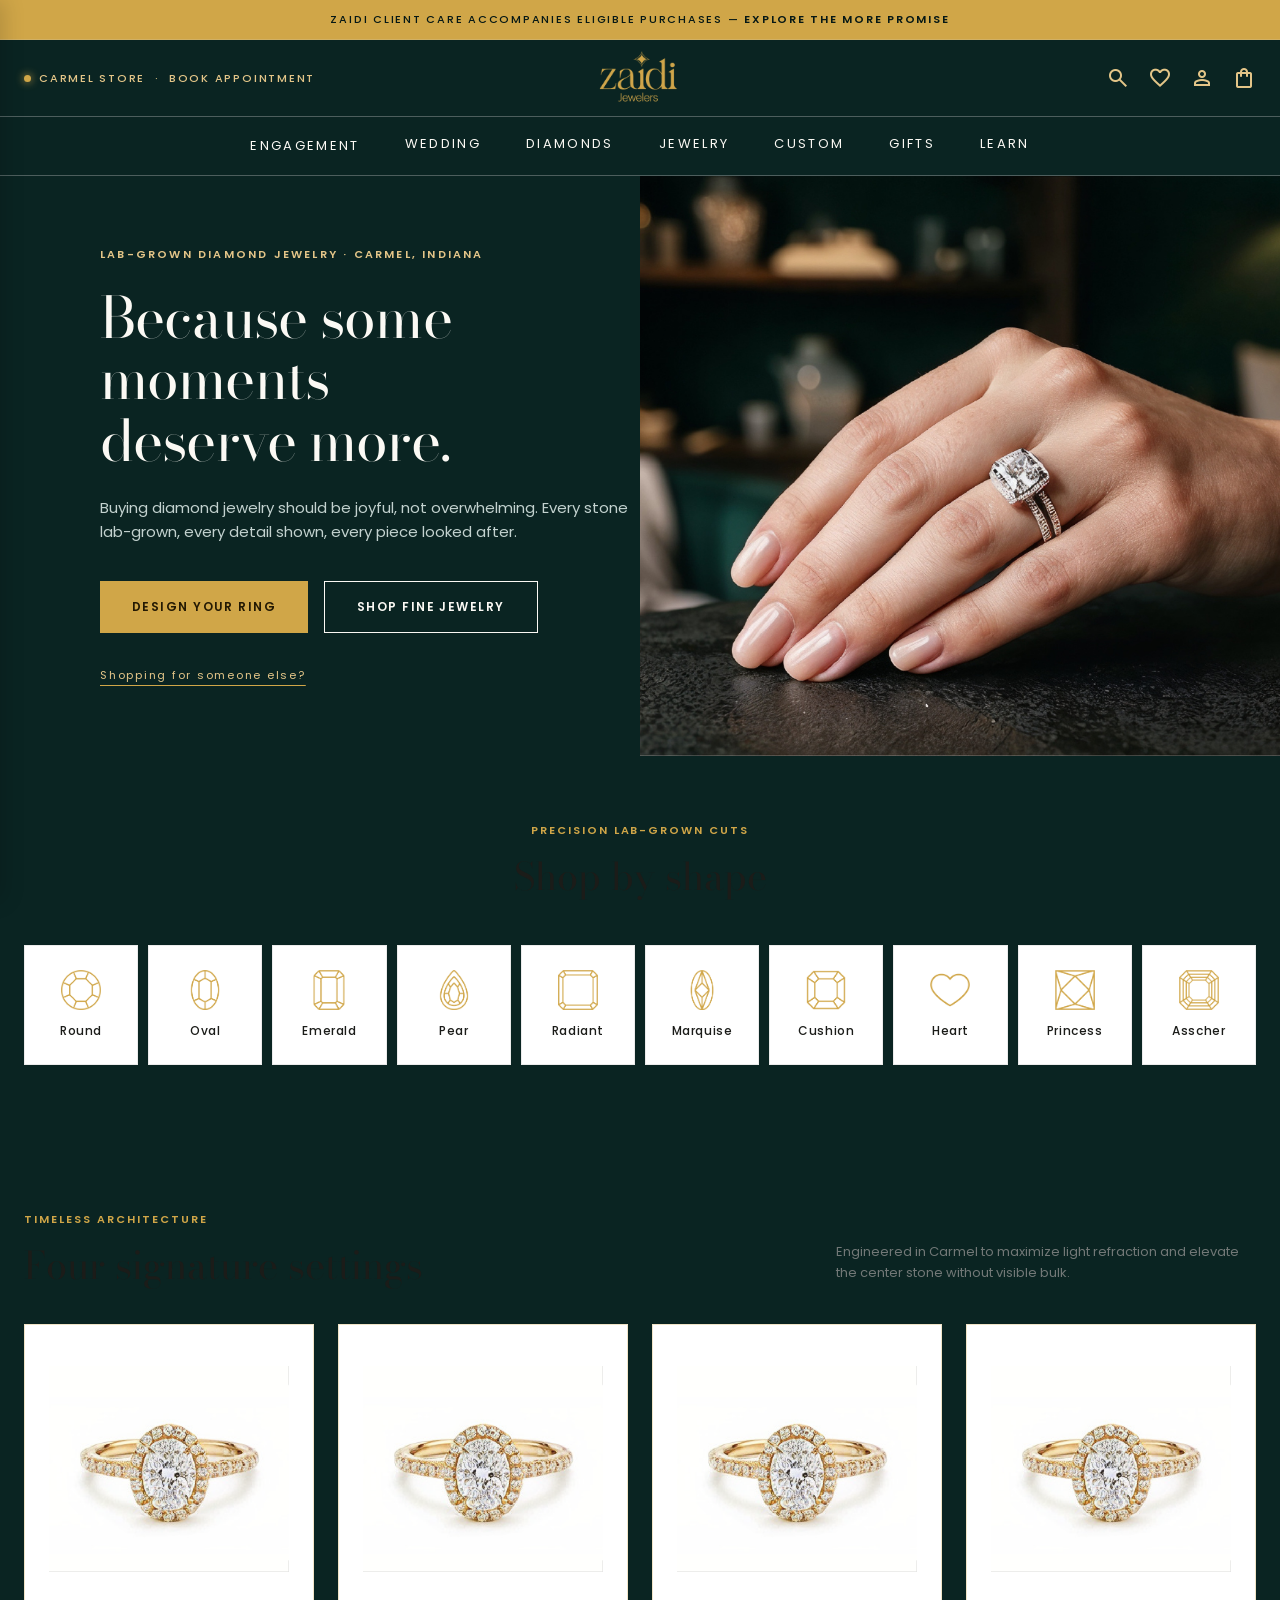
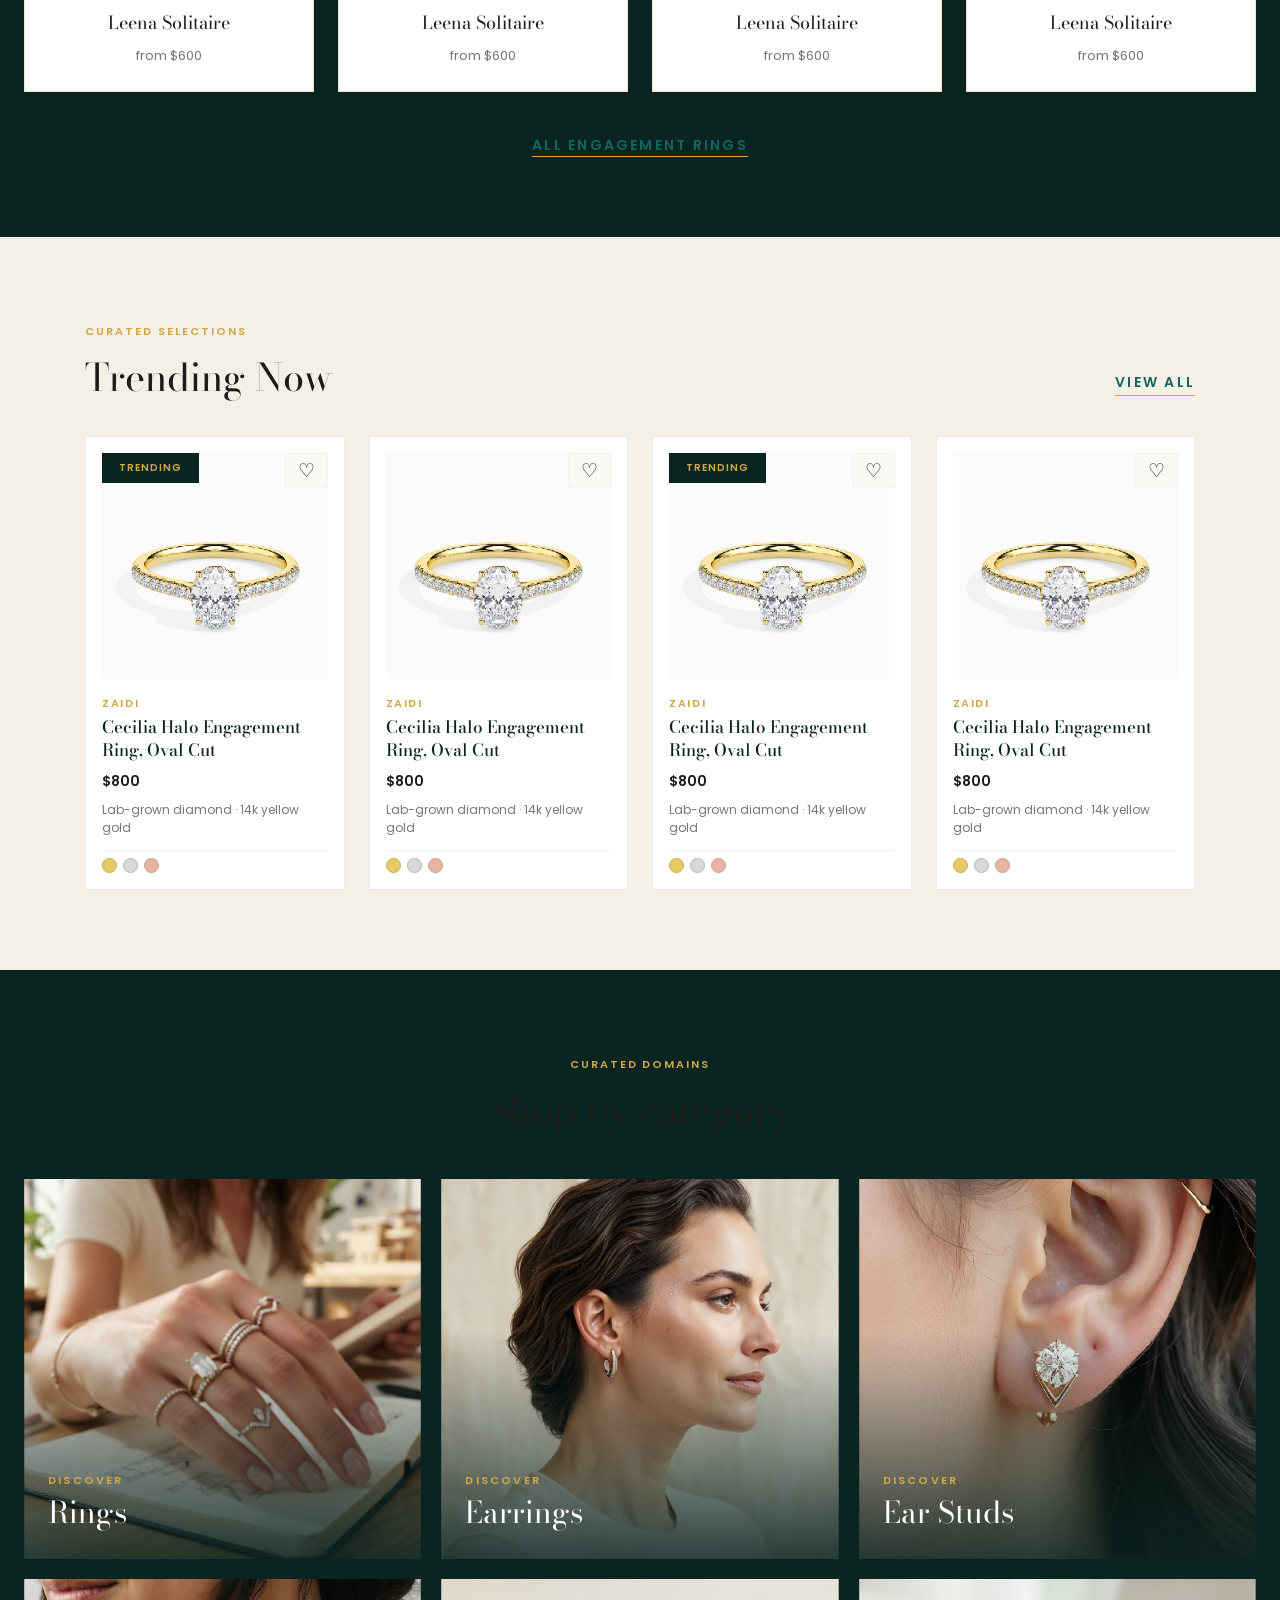
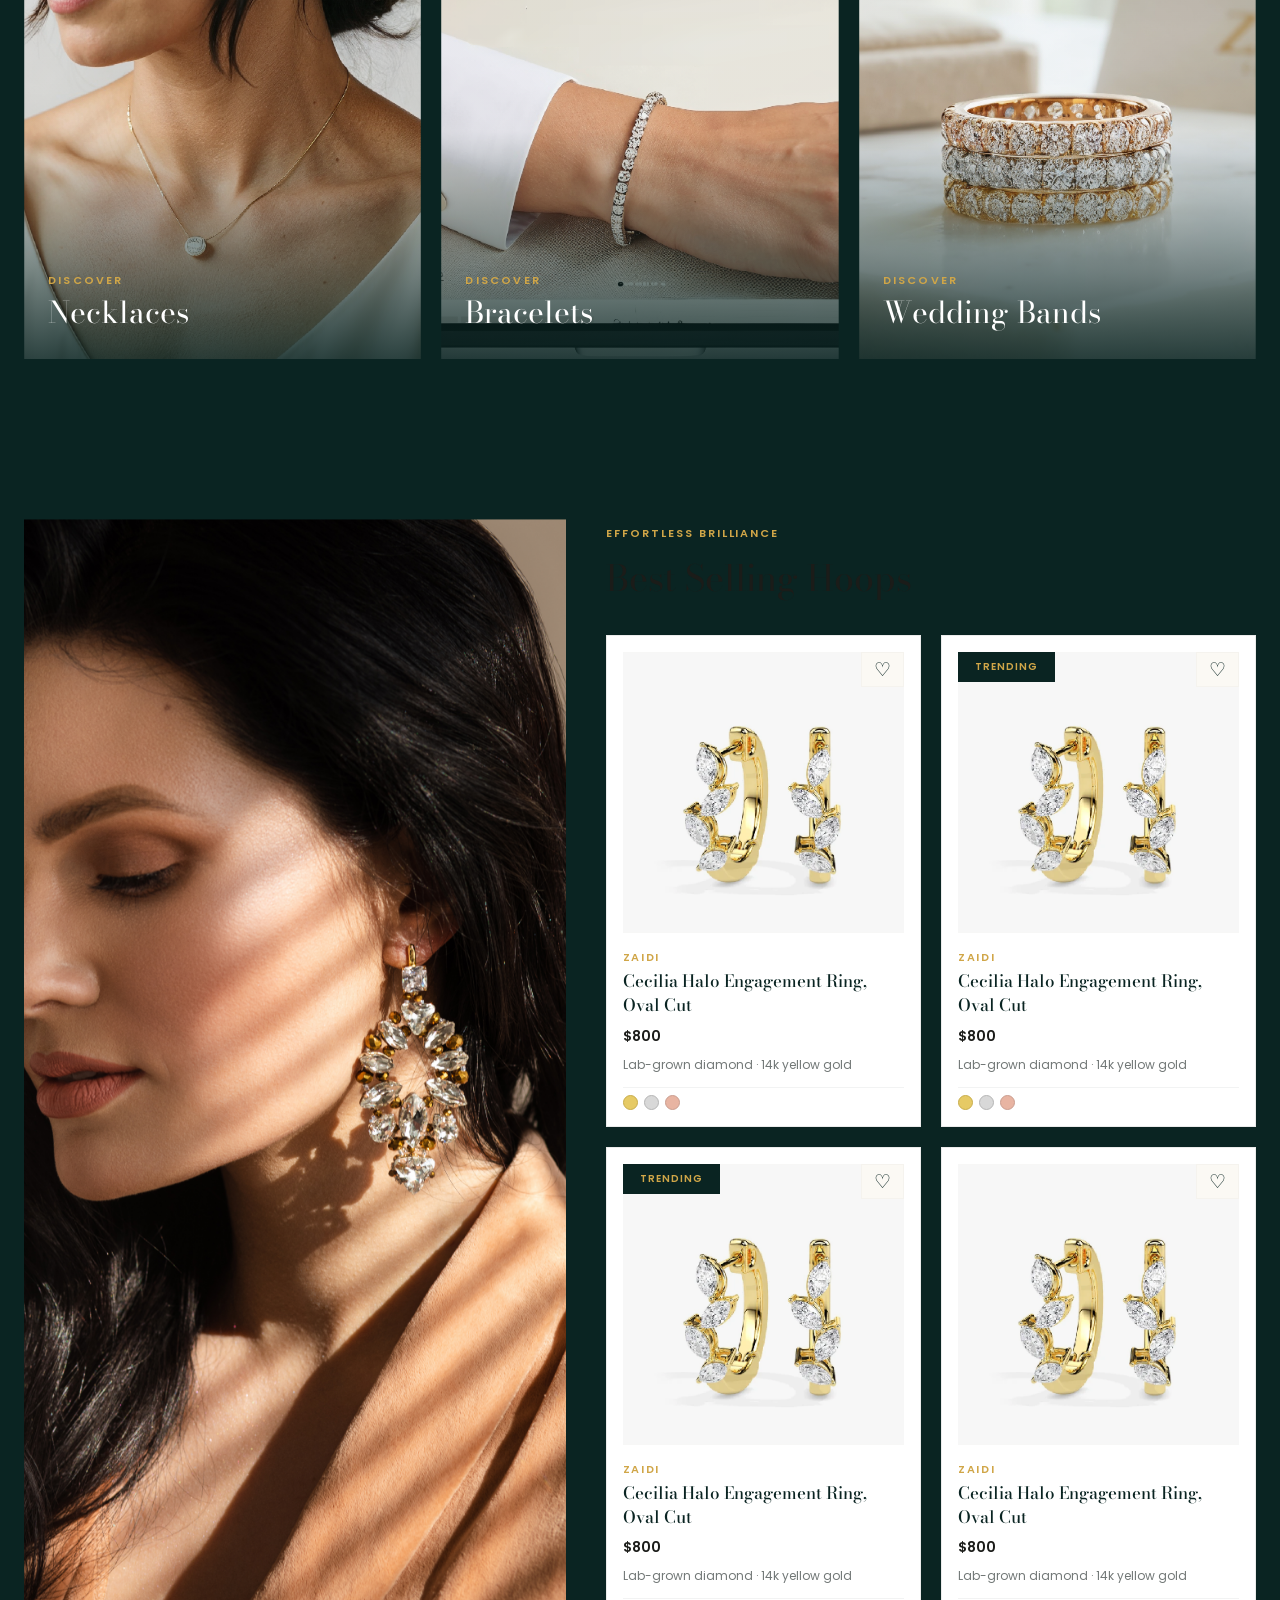
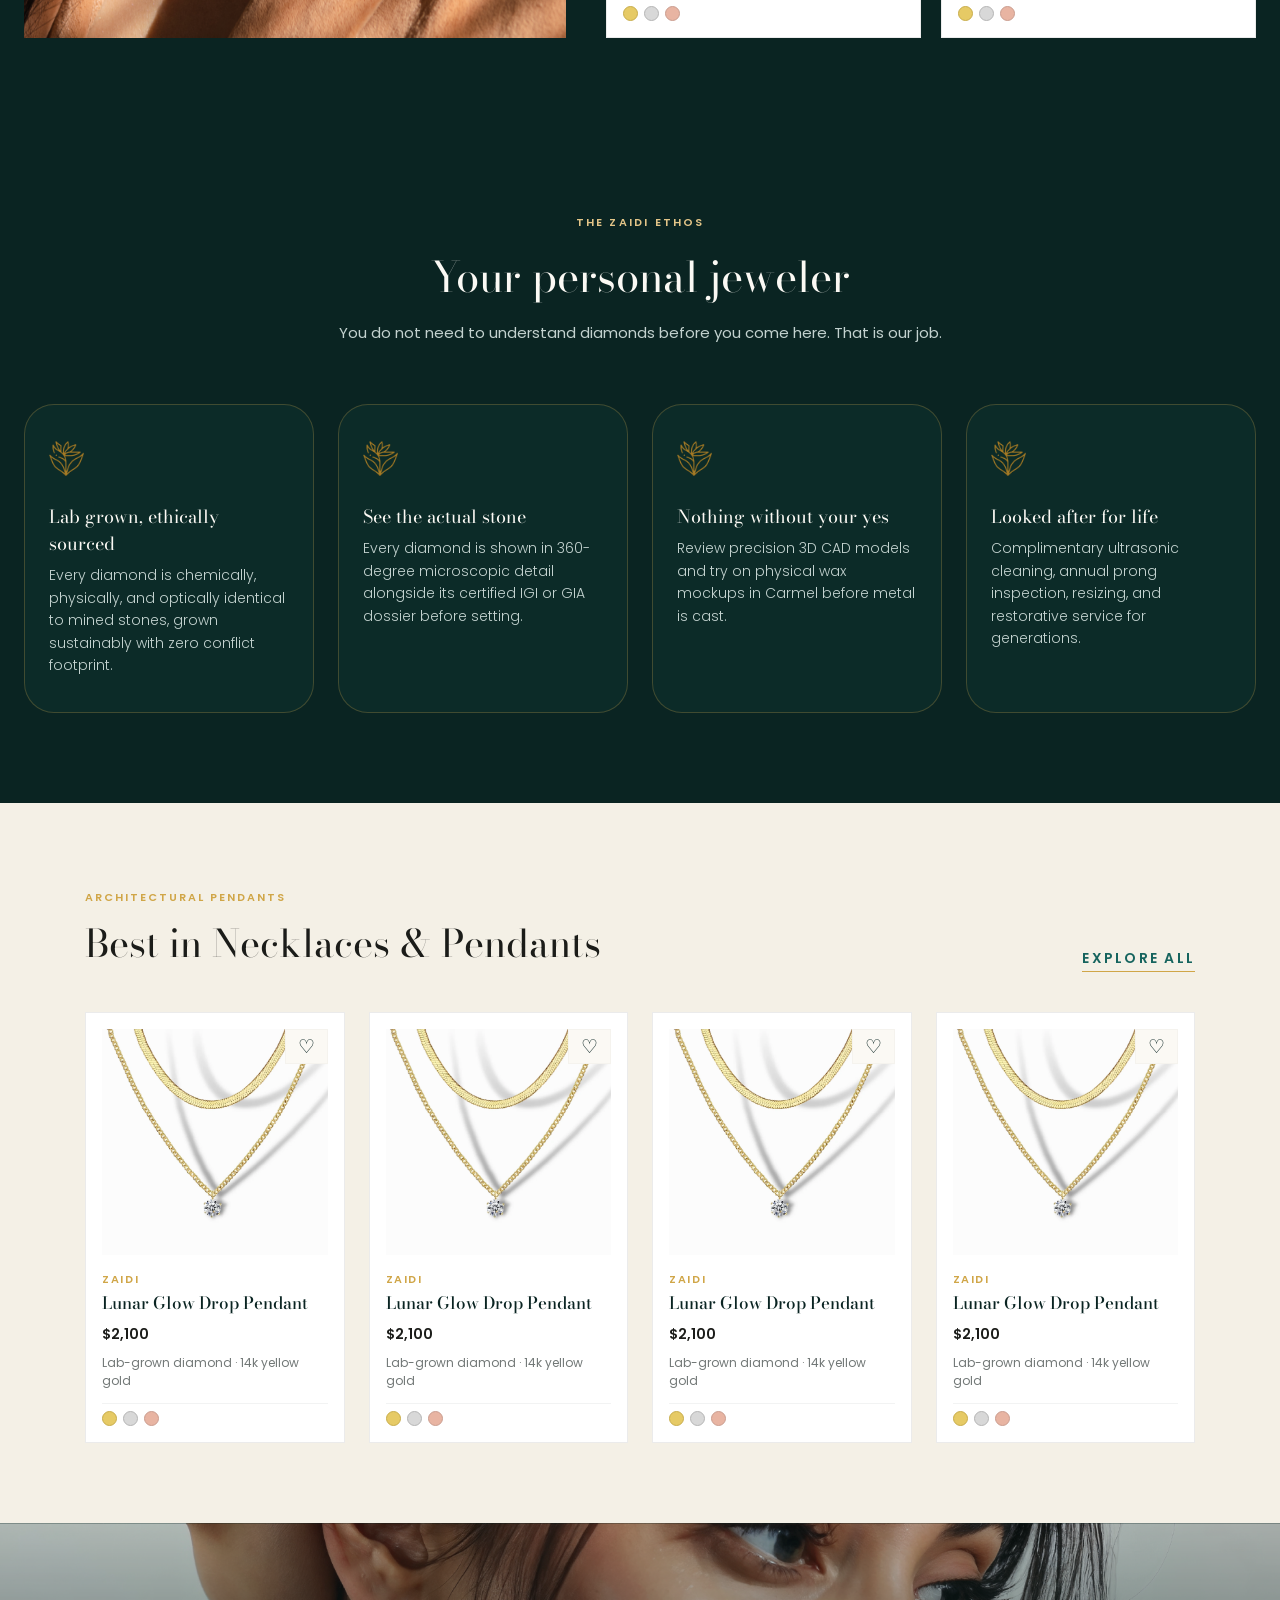
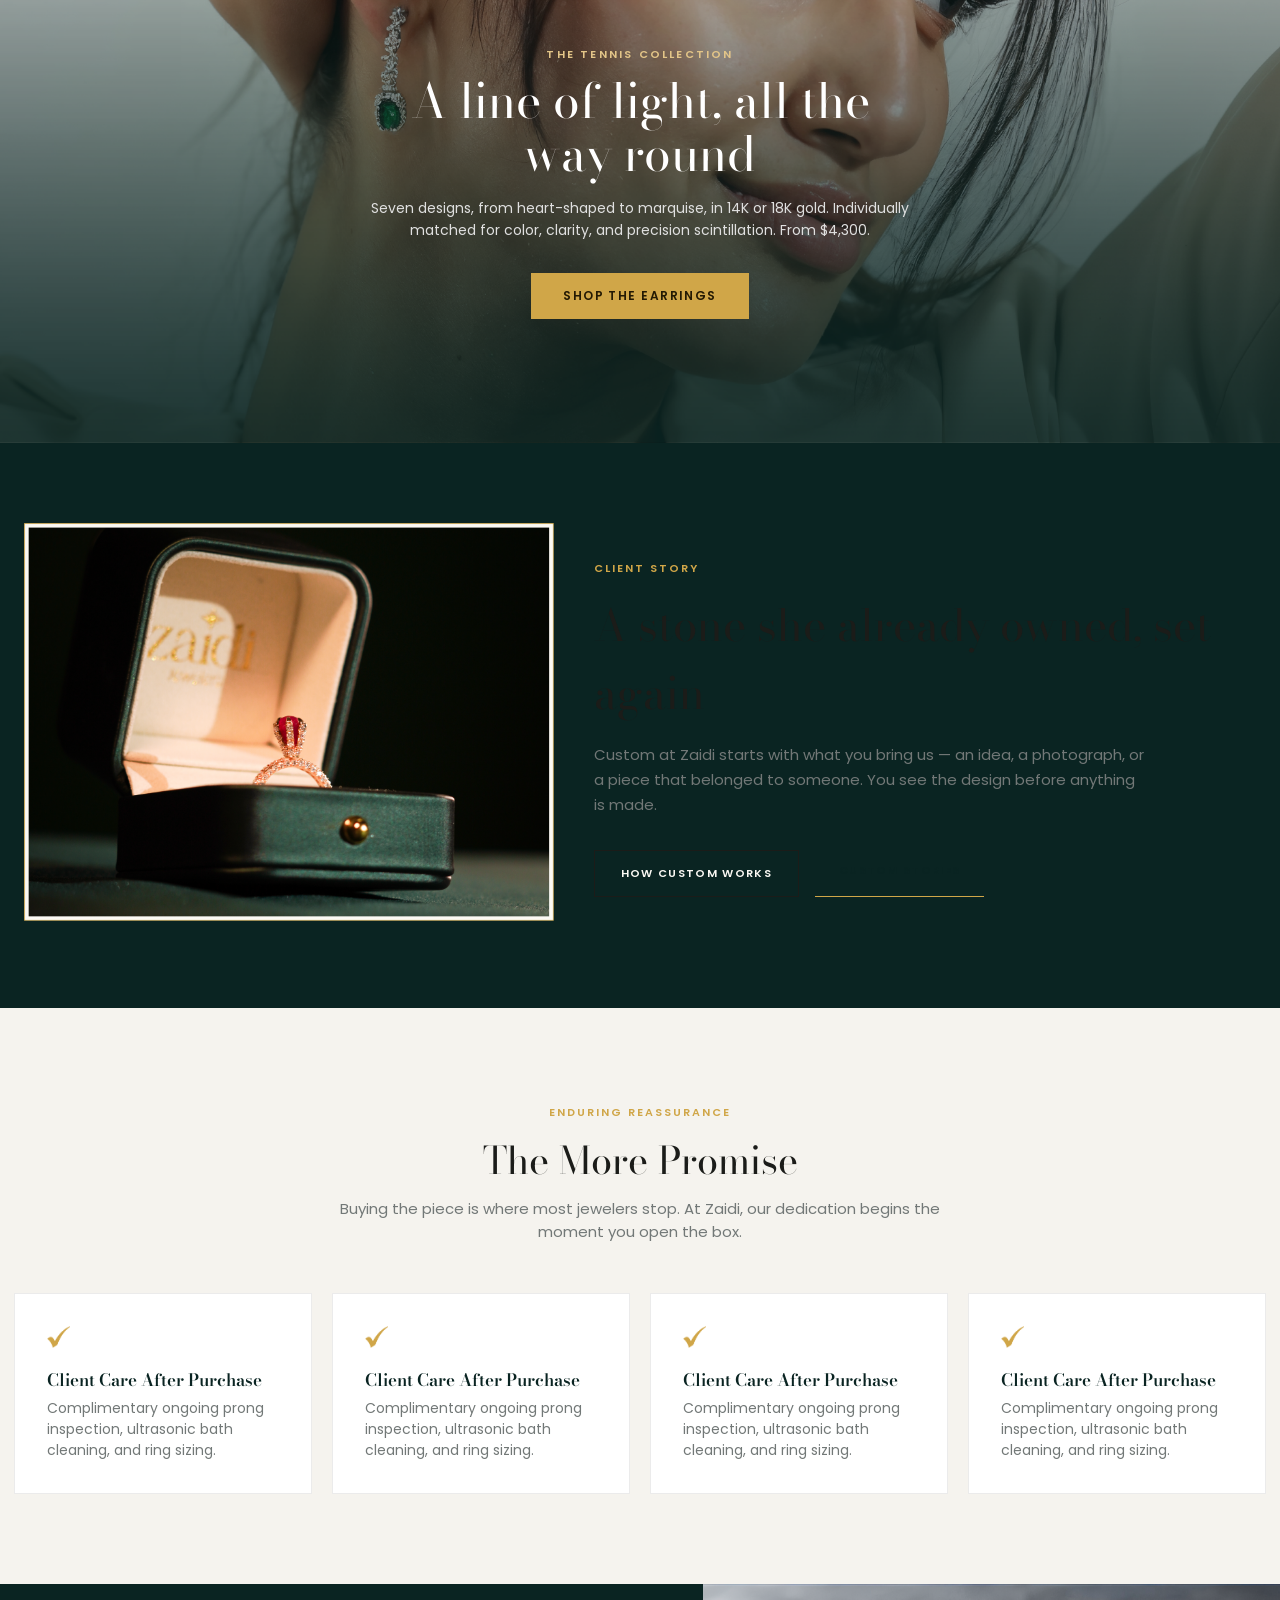
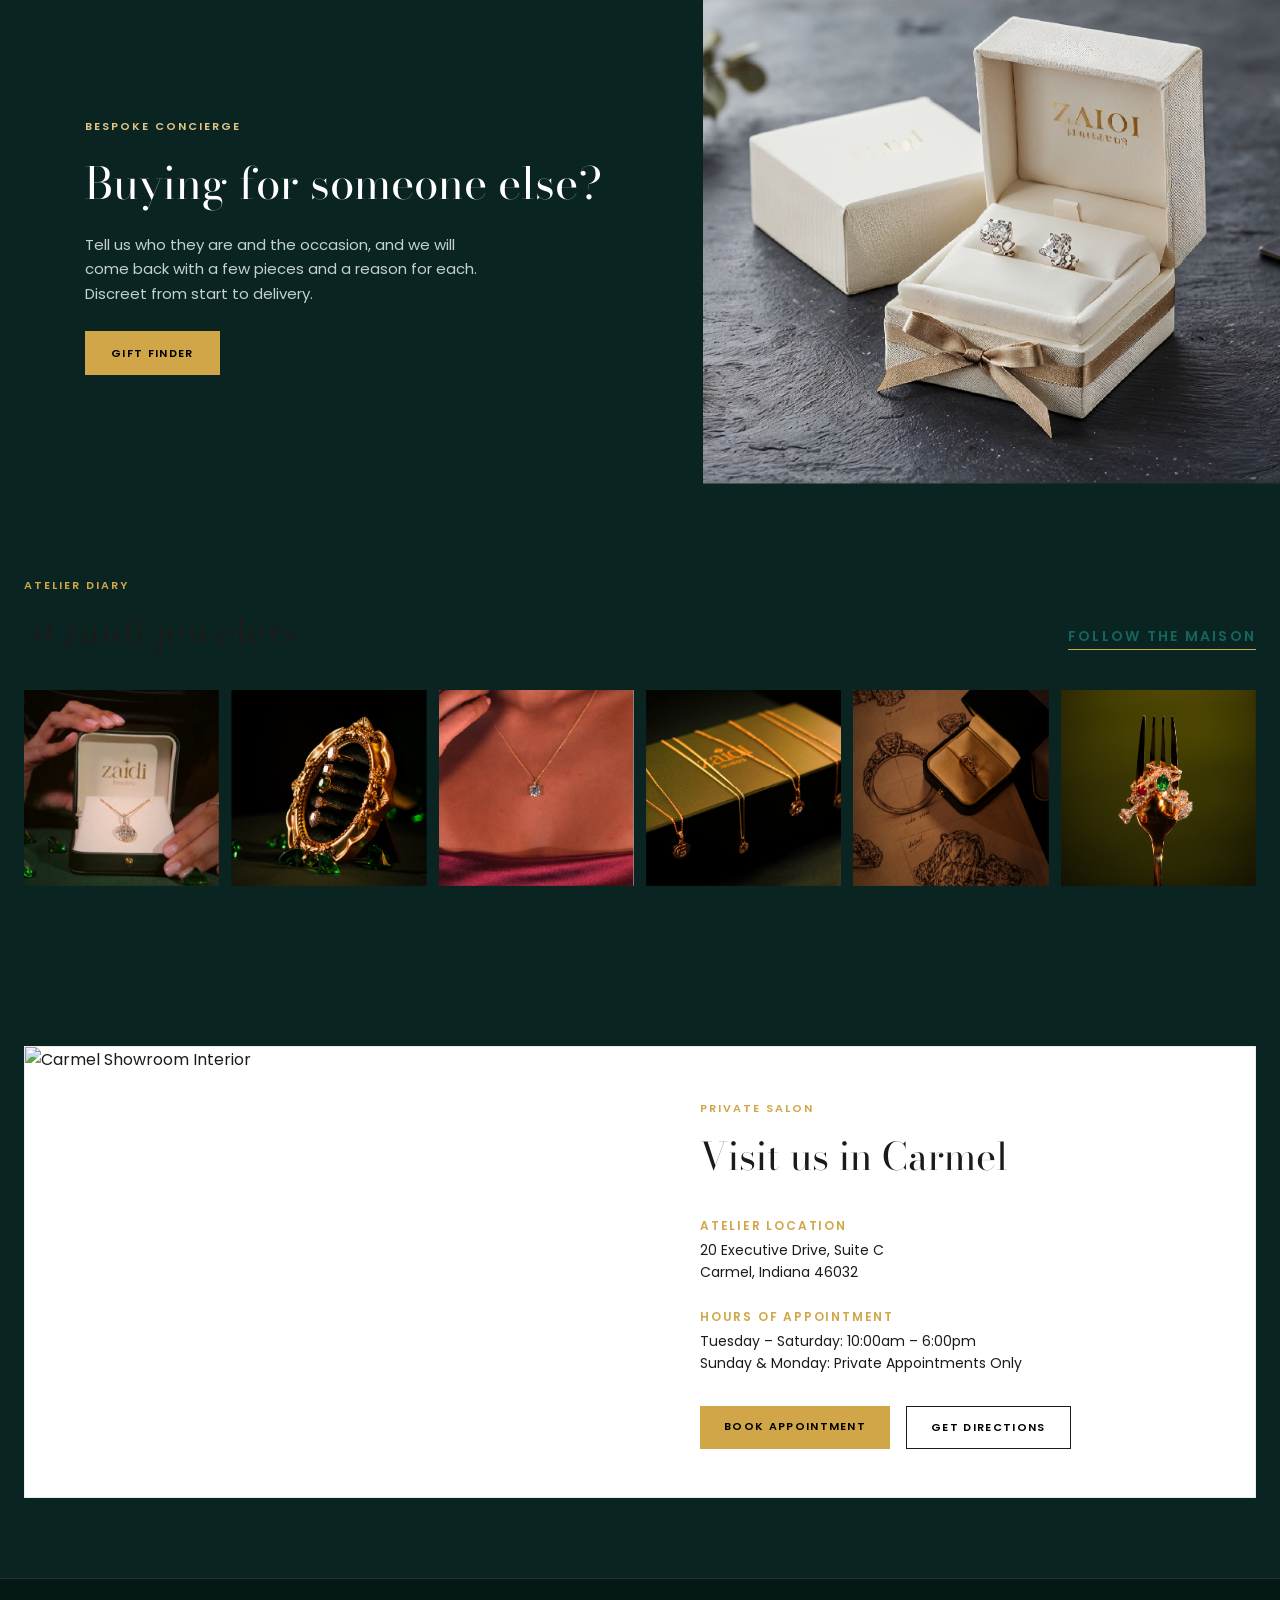
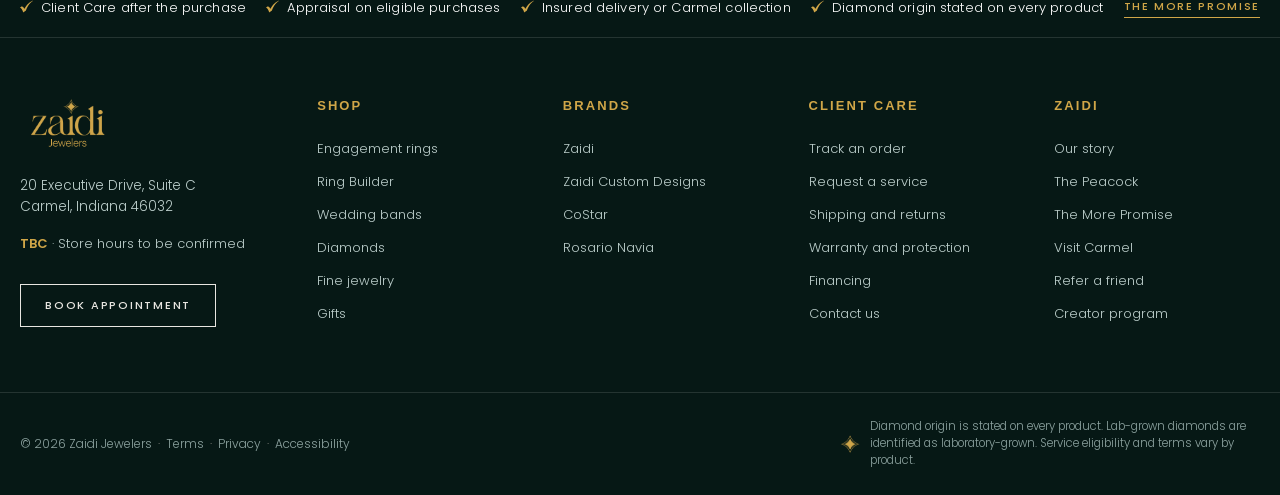
==== index.html @ bf8020af "Add files via upload" ====
<!DOCTYPE html>
<html lang="en">
<head>
  <meta charset="UTF-8" />
  <meta name="viewport" content="width=device-width, initial-scale=1.0" />
  <title>Zaidi Jewelers - Home</title>

  <!-- Google Fonts & Icons -->
  <link rel="preconnect" href="https://fonts.googleapis.com">
  <link rel="preconnect" href="https://fonts.gstatic.com" crossorigin>
  <link href="https://fonts.googleapis.com/css2?family=Bodoni+Moda:ital,opsz,wght@0,6..96,400;0,6..96,500;1,6..96,400&family=Poppins:ital,wght@0,300;0,400;0,500;0,600;1,300;1,400&display=swap" rel="stylesheet">
  <link href="https://fonts.googleapis.com/css2?family=Material+Symbols+Outlined:wght,FILL@100..700,0..1&display=swap" rel="stylesheet"/>

  <!-- Component Stylesheets -->
  <link rel="stylesheet" href="Header/Header.css" />
  <link rel="stylesheet" href="Home Page.css" />
  <link rel="stylesheet" href="Footer/Footer.css" />
</head>
<body>

  <!-- Header Placeholder -->
  <div id="header-placeholder"></div>

  <!-- Main Home Page Sections -->
  <main id="main-content">
    <div id="home-page-placeholder"></div>
  </main>

  <!-- Footer Placeholder -->
  <div id="footer-placeholder"></div>

  <!-- JavaScript Dynamic Component Loader -->
  <script>
    async function loadComponent(elementId, filePath) {
      try {
        const response = await fetch(filePath);
        if (response.ok) {
          const html = await response.text();
          document.getElementById(elementId).innerHTML = html;
        } else {
          console.error(`Error loading ${filePath}: ${response.statusText}`);
        }
      } catch (error) {
        console.error(`Fetch error for ${filePath}:`, error);
      }
    }

    // Helper function to load and execute scripts reliably
    function loadScript(src) {
      return new Promise((resolve, reject) => {
        const script = document.createElement('script');
        script.src = src;
        script.onload = () => resolve();
        script.onerror = () => reject(new Error(`Failed to load script: ${src}`));
        document.body.appendChild(script);
      });
    }

    window.addEventListener('DOMContentLoaded', async () => {
      // 1. Load HTML Components sequentially
      await loadComponent('header-placeholder', 'Header/Header.html');
      await loadComponent('home-page-placeholder', 'Home Page.html');
      await loadComponent('footer-placeholder', 'Footer/Footer.html');

      // 2. Load JS files with CORRECT relative paths
      await loadScript('Header/header.js');
      await loadScript('Home Page.js');
      await loadScript('Footer/Footer.js');
    });
  </script>
</body>
</html>
---- Header/Header.css ----
/* ==========================================================================
   ZAIDI JEWELERS - HEADER & SIDE PANEL STYLES
   ========================================================================== */

/* Color Tokens */
:root {
  --zj-dark-green: #0A2422;
  --zj-darkest-green: #061815;
  --zj-gold: #D0A648;
  --zj-gold-hover: #B08A32;
  --zj-light-gold: #E3C588;
  --zj-ivory: #FBF9F4;
  --zj-white: #FFFFFF;
  --zj-border-color: rgba(211, 204, 187, 0.25);
  
  /* Mega Menu Reference Theme Colors */
  --zj-mega-bg: #F9F8F3;
  --zj-mega-text: #2C2B29;
  --zj-mega-subtext: #8E8A81;
  --zj-mega-border: #E8E5DC;
  --zj-mega-accent-gold: #B68D40;
}

/* Base Adjustments */
* {
  box-sizing: border-box;
  margin: 0;
  padding: 0;
}

body {
  font-family: 'Poppins', sans-serif;
  background-color: var(--zj-ivory);
}

.zj-site-header {
  width: 100%;
  position: sticky;
  top: 0;
  z-index: 1000;
  background-color: var(--zj-dark-green);
}

/* 1. Announcement Bar */
.zj-announcement-bar {
  background-color: var(--zj-gold);
  text-align: center;
  padding: 11px 16px;
  border-bottom: 1px solid var(--zj-border-color);
}

.zj-announcement-link {
  color: var(--zj-darkest-green);
  font-size: 11px;
  font-weight: 500;
  letter-spacing: 0.16em;
  text-transform: uppercase;
  text-decoration: none;
  transition: color 0.3s ease;
}

span.zj-underline-text {
    color: var(--zj-darkest-green);
    font-size: 11px;
    font-weight: 600;
    letter-spacing: 0.16em;
    text-transform: uppercase;
    text-decoration: none;
    transition: color 0.3s ease;
}
.zj-announcement-link a {
    text-decoration: none;
}

span.zj-underline-text:hover {
  color: var(--zj-white);
}

/* 2. Main Top Row Header Container */
.zj-main-header {
  background-color: var(--zj-dark-green);
  padding: 10px 24px;
}

.zj-header-container {
  max-width: 1440px;
  margin: 0 auto;
  display: flex;
  align-items: center;
  justify-content: space-between;
}

/* Left Indicator */
.zj-header-left {
  display: flex;
  align-items: center;
  gap: 8px;
  width: 35%;
}

.zj-pulse-dot {
  width: 7px;
  height: 7px;
  background-color: var(--zj-gold);
  border-radius: 50%;
  box-shadow: 0 0 8px var(--zj-gold);
}

.zj-carmel-link {
  color: var(--zj-light-gold);
  font-size: 11px;
  font-weight: 500;
  letter-spacing: 0.16em;
  text-decoration: none;
  transition: color 0.3s ease;
}

.zj-carmel-link:hover {
  color: var(--zj-ivory);
}

/* Logo */
.zj-header-logo {
  display: flex;
  align-items: center;
  justify-content: center;
  width: 29%;
}

.zj-logo-img {
  height: 56px;
  width: auto;
  object-fit: contain;
  display: block;
}

/* Header Icons */
.zj-header-actions {
  display: flex;
  align-items: center;
  gap: 18px;
  width: 35%;
  justify-content: end;
}

.zj-icon-btn {
  background: none;
  border: none;
  color: var(--zj-light-gold);
  cursor: pointer;
  display: flex;
  align-items: center;
  justify-content: center;
  text-decoration: none;
  transition: color 0.3s ease, transform 0.2s ease;
}

.zj-icon-btn:hover {
  color: var(--zj-ivory);
  transform: translateY(-1px);
}

.material-symbols-outlined {font-size: 23px; font-weight: 300;}

.zj-hamburger-btn {
  display: none;
  background: none;
  border: none;
  color: var(--zj-ivory);
  cursor: pointer;
}

/* 3. Bottom Desktop Navigation Bar */
.zj-desktop-bottom-nav {
  background-color: var(--zj-dark-green);
  border-top: 1px solid #d4d4d454;
  border-bottom: 1px solid #d4d4d454;
  padding: 15px 0;
  position: relative;
}

.zj-nav-container {
  max-width: 1440px;
  margin: 0 auto;
  display: flex;
  align-items: center;
  justify-content: center;
  gap: 45px;
}

.zj-nav-item-has-mega {
  position: static;
}

.zj-nav-link {
  color: var(--zj-ivory);
  font-size: 13px;
  font-weight: 400;
  letter-spacing: 0.18em;
  text-transform: uppercase;
  text-decoration: none;
  padding-bottom: 1px;
  position: relative;
  transition: color 0.3s ease;
  margin-bottom: 3px;
  display: inline-block;
}

.zj-nav-link:hover,
.zj-nav-link.zj-active {
  color: var(--zj-gold);
}

.zj-nav-link.zj-active::after,
.zj-nav-link:hover::after {
  content: '';
  position: absolute;
  bottom: -2px;
  left: 0;
  width: 100%;
  height: 1.5px;
  background-color: var(--zj-gold);
  transition: width 0.3s ease;
}

/* ==========================================================================
   EXACT MATCH MEGA MENU STYLES
   ========================================================================== */

.zj-mega-menu {
  position: absolute;
  top: 100%;
  left: 0;
  width: 100%;
  background-color: var(--zj-mega-bg);
  box-shadow: 0 20px 40px rgba(0, 0, 0, 0.18);
  border-bottom: 1px solid var(--zj-mega-border);
  z-index: 999;
  
  /* Smooth Fade Up Animation */
  opacity: 0;
  visibility: hidden;
  transform: translateY(18px);
  transition: opacity 0.35s ease, transform 0.35s cubic-bezier(0.16, 1, 0.3, 1), visibility 0.35s ease;
  pointer-events: none;
}

.zj-mega-menu.zj-mega-active {
  opacity: 1;
  visibility: visible;
  transform: translateY(0);
  pointer-events: auto;
}

.zj-mega-wrapper {
  width: 100%;
  margin: 0 auto;
}

/* Main 5-Column Grid */
.zj-mega-content-grid {
  display: grid;
  grid-template-columns: 18% 26% 17% 16% 23%;
  padding: 45px 50px 35px 50px;
  max-width: 1440px;
  margin: 0 auto;
}

.zj-mega-col {
  padding-right: 25px;
  border-right: 1px solid var(--zj-mega-border);
}

.zj-mega-col:last-child {
  padding-right: 0;
  border-right: none;
}

.zj-mega-col:not(:first-child) {
  padding-left: 25px;
}

/* Column Headings */
.zj-mega-heading {
  font-family: 'Poppins', sans-serif;
  font-size: 15px;
  font-weight: 900;
  letter-spacing: 0.16em;
  color: #1b1b1b;
  text-transform: uppercase;
  margin-bottom: 24px;
}

/* Col 1: Shop By Style */
.zj-style-list {
  display: flex;
  flex-direction: column;
  gap: 16px;
  margin-bottom: 24px;
}

.zj-style-item {
  display: flex;
  flex-direction: column;
  text-decoration: none;
  transition: opacity 0.2s ease;
}

.zj-style-item:hover {
  opacity: 0.75;
}

.zj-style-title {
  font-family: 'Bodoni Moda', serif;
  font-size: 19px;
  font-weight: 400;
  color: var(--zj-mega-text);
  line-height: 1.2;
}

.zj-style-price {
  font-family: 'Poppins', sans-serif;
  font-size: 12px;
  color: var(--zj-mega-subtext);
  margin-top: 2px;
  font-weight: 300;
}

.zj-view-all-link {
  font-family: 'Poppins', sans-serif;
  font-size: 10px;
  font-weight: 500;
  letter-spacing: 0.14em;
  color: var(--zj-mega-accent-gold);
  text-transform: uppercase;
  text-decoration: none;
  transition: color 0.2s ease;
}

.zj-view-all-link:hover {
  color: #8C6A2A;
}

/* Col 2: Shop By Shape */
.zj-shape-grid {
  display: grid;
  grid-template-columns: 1fr 1fr;
  gap: 18px 12px;
}

.zj-shape-item {
  display: flex;
  align-items: center;
  gap: 10px;
  font-family: 'Poppins', sans-serif;
  font-size: 13px;
  color: #333230;
  text-decoration: none;
  font-weight: 400;
  transition: color 0.2s ease;
}

.zj-shape-item:hover {
  color: var(--zj-mega-accent-gold);
}

.zj-shape-icon {
  width: 20px;
  height: 20px;
  display: flex;
  align-items: center;
  justify-content: center;
  color: var(--zj-mega-accent-gold);
}

.zj-shape-icon svg {
  width: 18px;
  height: 18px;
}

/* Col 3 & 4: Links & Metals */
.zj-sub-heading {
  display: block;
  font-family: 'Poppins', sans-serif;
  font-size: 10px;
  font-weight: 500;
  letter-spacing: 0.14em;
  color: var(--zj-mega-subtext);
  text-transform: uppercase;
  margin-bottom: 12px;
}

.zj-mt-15 {
  margin-top: 22px;
}

.zj-simple-link-group {
  display: flex;
  flex-direction: column;
  gap: 12px;
}

.zj-simple-link-group a {
  font-family: 'Poppins', sans-serif;
  font-size: 13px;
  color: #333230;
  text-decoration: none;
  font-weight: 400;
  transition: color 0.2s ease;
}

.zj-simple-link-group a:hover {
  color: var(--zj-mega-accent-gold);
}

/* Tone List */
.zj-tone-list {
  display: flex;
  flex-direction: column;
  gap: 10px;
}

.zj-tone-item {
  display: flex;
  align-items: center;
  gap: 10px;
  font-family: 'Poppins', sans-serif;
  font-size: 13px;
  color: #333230;
  text-decoration: none;
  transition: color 0.2s ease;
}

.zj-tone-item:hover {
  color: var(--zj-mega-accent-gold);
}

.zj-tone-dot {
  width: 13px;
  height: 13px;
  border-radius: 50%;
  display: inline-block;
  border: 1px solid rgba(0,0,0,0.1);
}

/* Col 5: Featured Card */
.zj-featured-card {
  border: 1px solid #E1DCD0;
  padding: 12px;
  background-color: var(--zj-mega-bg);
  height: 100%;
  display: flex;
  flex-direction: column;
}

.zj-card-img-wrap {
  width: 100%;
  height: 150px;
  overflow: hidden;
  margin-bottom: 14px;
}

.zj-card-img-wrap img {
  width: 100%;
  height: 100%;
  object-fit: cover;
  display: block;
}

.zj-card-body {
  display: flex;
  flex-direction: column;
  flex-grow: 1;
}

.zj-card-title {
  font-family: 'Bodoni Moda', serif;
  font-size: 18px;
  font-weight: 500;
  color: #222120;
  margin-bottom: 6px;
}

.zj-card-text {
  font-family: 'Poppins', sans-serif;
  font-size: 11px;
  color: #6E6A61;
  line-height: 1.5;
  margin-bottom: 16px;
  font-weight: 300;
}

.zj-card-link {
  font-family: 'Poppins', sans-serif;
  font-size: 10px;
  font-weight: 500;
  letter-spacing: 0.14em;
  color: var(--zj-mega-accent-gold);
  text-transform: uppercase;
  text-decoration: none;
  border-bottom: 1px solid var(--zj-mega-accent-gold);
  align-self: flex-start;
  padding-bottom: 2px;
  transition: opacity 0.2s ease;
}

.zj-card-link:hover {
  opacity: 0.7;
}

/* Bottom Bar */
.zj-mega-bottom-bar {
  background-color: #F3F1EA;
  border-top: 1px solid var(--zj-mega-border);
  text-align: center;
  padding: 12px 20px;
  display: flex;
  align-items: center;
  justify-content: center;
  gap: 16px;
  font-family: 'Poppins', sans-serif;
  font-size: 12px;
  color: #55524B;
}

.zj-bottom-bar-link {
  color: #33312D;
  text-decoration: none;
  font-weight: 500;
  transition: color 0.2s ease;
}

.zj-bottom-bar-link:hover {
  color: var(--zj-mega-accent-gold);
}

.zj-bar-dot {
  color: #A39F95;
  font-weight: bold;
}

.zj-bottom-bar-text {
  color: #66635B;
  font-weight: 400;
}


/* ==========================================================================
   4. MOBILE SIDE PANEL (DRAWER) STYLES
   ========================================================================== */

.zj-drawer-overlay {
  position: fixed;
  top: 0;
  left: 0;
  width: 100%;
  height: 100vh;
  background-color: rgba(6, 24, 21, 0.6);
  backdrop-filter: blur(2px);
  z-index: 1050;
  opacity: 0;
  visibility: hidden;
  transition: opacity 0.4s ease, visibility 0.4s ease;
}

.zj-drawer-overlay.zj-open {
  opacity: 1;
  visibility: visible;
}

.zj-mobile-drawer {
  position: fixed;
  top: 0;
  left: 0;
  width: 320px;
  max-width: 80%;
  height: 100vh;
  background-color: var(--zj-white);
  z-index: 1100;
  transform: translateX(-100%);
  transition: transform 0.4s cubic-bezier(0.16, 1, 0.3, 1);
  display: flex;
  flex-direction: column;
  box-shadow: 4px 0 20px rgba(0, 0, 0, 0.15);
}

.zj-mobile-drawer.zj-open {
  transform: translateX(0);
}

/* Drawer Header */
.zj-drawer-header {
  display: flex;
  align-items: center;
  justify-content: space-between;
  padding: 18px 24px;
  border-bottom: 1px solid #EAE8E3;
}

.zj-drawer-title {
  font-family: 'Poppins', sans-serif;
  font-size: 13px;
  font-weight: 600;
  letter-spacing: 0.15em;
  color: var(--zj-dark-green);
}

.zj-drawer-close-btn {
  background: none;
  border: none;
  color: #6E675B;
  cursor: pointer;
  display: flex;
  align-items: center;
  transition: color 0.3s ease;
}

.zj-drawer-close-btn:hover {
  color: var(--zj-gold);
}

/* Drawer Menu List */
.zj-drawer-menu {
  list-style: none;
  overflow-y: auto;
  padding: 8px 0;
}

.zj-drawer-item {
  border-bottom: 1px solid #F4F0E6;
}

.zj-drawer-link {
  display: flex;
  align-items: center;
  gap: 12px;
  padding: 16px 24px;
  color: var(--zj-dark-green);
  font-size: 14px;
  font-weight: 500;
  text-decoration: none;
  transition: color 0.3s ease, background-color 0.3s ease, padding-left 0.3s ease;
}

.zj-drawer-link:hover {
  color: var(--zj-gold);
  background-color: #FBF9F4;
  padding-left: 28px;
}

.zj-icon-link span {
  font-size: 18px;
}

/* ==========================================================================
   5. RESPONSIVE BREAKPOINTS
   ========================================================================== */

@media (max-width: 1024px) {
  .zj-main-header {
    padding: 6px 16px;
    border-bottom: 1px solid var(--zj-border-color);
  }

  .zj-desktop-bottom-nav,
  .zj-header-left,
  .zj-desktop-only {
    display: none !important;
  }

  .zj-hamburger-btn {
    display: flex;
    align-items: center;
    width: 35%;
  }

  .zj-logo-img {
    height: 47px;
  }

  .zj-header-logo {
    width: 30%;
  }

  .zj-header-actions {
    width: 35%;
  }
}
---- Home Page.css ----
/* ==========================================================================
   ZAIDI JEWELERS - HOME PAGE COMPLETE STYLESHEET
   CLASSES FORMAT: zd-jw-[section-identifier]-number
   ========================================================================== */

:root {
  --zd-jw-bg-dark-1: #0A2422;
  --zd-jw-bg-card-2: #061815;
  --zd-jw-bg-cream-3: #FBF9F4;
  --zd-jw-bg-sand-4: #F5F3EE;
  --zd-jw-gold-primary-5: #D0A648;
  --zd-jw-gold-hover-6: #B08A32;
  --zd-jw-gold-light-7: #E3C588;
  --zd-jw-text-dark-8: #1B1C19;
  --zd-jw-text-muted-9: #727877;
  --zd-jw-text-light-10: #FBF9F4;
  --zd-jw-text-green-11: #C3D2CF;
  --zd-jw-border-light-12: rgba(0, 0, 0, 0.08);
  --zd-jw-border-dark-13: rgba(255, 255, 255, 0.12);

  --zd-jw-font-serif-14: 'Bodoni Moda', serif;
  --zd-jw-font-sans-15: 'Manrope', sans-serif;
}

* {
  box-sizing: border-box;
  margin: 0;
  padding: 0;
}

body {
  font-family: var(--zd-jw-font-sans-15);
  background-color: var(--zd-jw-bg-cream-3);
  color: var(--zd-jw-text-dark-8);
  overflow-x: hidden;
}

/* Base Shared Typography */
h1, h2, h3 {
  font-family: var(--zd-jw-font-serif-14);
  font-weight: 400;
}

/* ==========================================
   SECTION 1: HERO SECTION
   ========================================== */
.zd-jw-hero-sec-1 {
  width: 100%;
  background-color: var(--zd-jw-bg-dark-1);
  color: var(--zd-jw-text-light-10);
  min-height: 580px !important;
  display: flex;
}

.zd-jw-hero-wrap-2 {
  max-width: 100%;
  width: 100%;
  margin: 0 auto;
  display: grid;
  grid-template-columns: 1fr;
}

@media (min-width: 1024px) {
  .zd-jw-hero-wrap-2 { grid-template-columns: 1fr 1fr; }
}

.zd-jw-hero-left-3 {
  padding: 60px 24px;
  display: flex;
  flex-direction: column;
  justify-content: center;
}

@media (min-width: 768px) { .zd-jw-hero-left-3 { padding: 60px 0px 60px 100px; } }

.zd-jw-hero-sub-4 {
  font-size: 11px;
  font-weight: 600;
  letter-spacing: 0.2em;
  color: var(--zd-jw-gold-light-7);
  margin-bottom: 24px;
}

.zd-jw-hero-title-6 {
  font-size: 42px;
  line-height: 1.08;
  letter-spacing: -0.015em;
  margin-bottom: 24px;
}

@media (min-width: 1024px) { .zd-jw-hero-title-6 { font-size: 57px; width: 80%; } }

.zd-jw-hero-desc-7 {
  font-size: 15px;
  line-height: 1.65;
  color: var(--zd-jw-text-green-11);
  max-width: 550px;
  margin-bottom: 36px;
}

.zd-jw-hero-btns-8 {
  display: flex;
  flex-direction: column;
  gap: 16px;
  margin-bottom: 28px;
}

@media (min-width: 640px) { .zd-jw-hero-btns-8 { flex-direction: row; } }

.zd-jw-hero-btn-primary-9,
.zd-jw-hero-btn-outline-10 {
  height: 52px;
  padding: 0 32px;
  display: flex;
  align-items: center;
  justify-content: center;
  font-size: 12px;
  font-weight: 600;
  letter-spacing: 0.12em;
  text-decoration: none;
  transition: all 0.25s ease;
}

.zd-jw-hero-btn-primary-9 {
  background-color: var(--zd-jw-gold-primary-5);
  color: #231903;
}

.zd-jw-hero-btn-primary-9:hover { background-color: var(--zd-jw-gold-hover-6); }

.zd-jw-hero-btn-outline-10 {
  background: transparent;
  color: var(--zd-jw-text-light-10);
  border: 1px solid var(--zd-jw-text-light-10);
}

.zd-jw-hero-btn-outline-10:hover {
  background-color: var(--zd-jw-text-light-10);
  color: var(--zd-jw-bg-dark-1);
}

.zd-jw-hero-sublink-12 {
  font-size: 11px;
  letter-spacing: 0.16em;
  color: var(--zd-jw-gold-light-7);
  text-decoration: underline;
  text-underline-offset: 6px;
  text-decoration-color: var(--zd-jw-gold-primary-5);
}

.zd-jw-hero-right-13 {
  position: relative;
  min-height: 400px;
  background-color: var(--zd-jw-bg-card-2);
}

.zd-jw-hero-img-15 {
  width: 100%;
  height: 100%;
  object-fit: cover;
  display: block;
}

/* ==========================================
   SECTION 2: SHOP BY SHAPE
   ========================================== */
.zd-jw-shape-sec-16 {
  padding: 60px 24px;
  max-width: 1400px;
  margin: 0 auto;
  text-align: center;
}

.zd-jw-shape-tag-18 {
  font-size: 11px;
  font-weight: 600;
  letter-spacing: 0.18em;
  color: var(--zd-jw-gold-primary-5);
}

.zd-jw-shape-title-19 {
  font-size: 38px;
  margin-top: 6px;
  margin-bottom: 40px;
}

.zd-jw-shape-grid-20 {
  display: grid;
  grid-template-columns: repeat(2, 1fr);
  gap: 10px;
}

@media (min-width: 640px) { .zd-jw-shape-grid-20 { grid-template-columns: repeat(5, 1fr); } }

@media (min-width: 1024px) { .zd-jw-shape-grid-20 { grid-template-columns: repeat(10, 1fr); } }

.zd-jw-shape-card-21 {
  border: 1px solid var(--zd-jw-border-light-12);
  padding: 24px 12px;
  display: flex;
  flex-direction: column;
  align-items: center;
  gap: 12px;
  background-color: #FFFFFF;
  cursor: pointer;
  transition: all 0.3s ease;
}

.zd-jw-shape-card-21:hover {
  border-color: var(--zd-jw-gold-primary-5);
  transform: translateY(-3px);
}

.zd-jw-shape-icon-22 { font-size: 24px; color: var(--zd-jw-text-dark-8); }
.zd-jw-dia-shape-icon {width: auto; height: 40px;}
.zd-jw-shape-name-23 { font-size: 12px; font-weight: 500; letter-spacing: 0.05em; }

/* ==========================================
   SECTION 3: FOUR SIGNATURE SETTINGS
   ========================================== */
.zd-jw-setting-sec-24 {
  padding: 80px 24px;
  max-width: 1400px;
  margin: 0 auto;
}

.zd-jw-setting-head-25 {
  display: flex;
  flex-direction: column;
  justify-content: space-between;
  margin-bottom: 40px;
  gap: 16px;
}

@media (min-width: 768px) {
  .zd-jw-setting-head-25 { flex-direction: row; align-items: flex-end; }
}

.zd-jw-setting-tag-27 { font-size: 11px; letter-spacing: 0.18em; color: var(--zd-jw-gold-primary-5); font-weight: 600; }
.zd-jw-setting-title-28 { font-size: 38px; margin-top: 6px; }
h2.zd-jw-setting-title-28 {margin-bottom: -10px;}

.zd-jw-setting-sub-29 {
  max-width: 420px;
  font-size: 13px;
  line-height: 1.6;
  color: var(--zd-jw-text-muted-9);
}

.zd-jw-setting-grid-30 {
  display: grid;
  grid-template-columns: 1fr;
  gap: 24px;
}

@media (min-width: 640px) { .zd-jw-setting-grid-30 { grid-template-columns: repeat(2, 1fr); } }
@media (min-width: 1024px) { .zd-jw-setting-grid-30 { grid-template-columns: repeat(4, 1fr); } }

.zd-jw-setting-card-31 {
  background: #FFFFFF;
  border: 1px solid #d0a5484d;
  padding: 24px;
  text-align: center;
}

.zd-jw-setting-imgbox-32 {
  aspect-ratio: 1;
  margin-bottom: 20px;
  overflow: hidden;
}

.zd-jw-setting-img-33 {
  width: 100%;
  height: 100%;
  object-fit: contain;
  transition: transform 0.4s ease;
}

.zd-jw-setting-card-31:hover .zd-jw-setting-img-33 { transform: scale(1.05); }

.zd-jw-setting-name-34 { font-size: 18px; margin-bottom: 6px; }
.zd-jw-setting-price-35 { font-size: 13px; color: var(--zd-jw-text-muted-9); }

.zd-jw-setting-foot-36 { text-align: center; margin-top: 40px; }
.zd-jw-setting-link-37 {
  font-size: 14px;
  letter-spacing: 0.16em;
  color: #16645e;
  text-decoration: underline var(--zd-jw-gold-primary-5) 1.2px;
  text-underline-offset: 6px;
  font-weight: 600;
}

.zd-jw-setting-link-37:hover  {
  color: var(--zd-jw-gold-primary-5);
  transition: all 0.3s ease-in-out;
}

/* ==========================================
   SECTION 4, 8 & 6: REUSABLE PRODUCT CARD
   ========================================== */
.zd-jw-trend-sec-38,
.zd-jw-neck-sec-87 {
  padding: 80px 85px;
  max-width: 100%;
  margin: 0 auto;
  background-color: #f4f0e6;
}

.zd-jw-trend-head-39,
.zd-jw-neck-head-88,
.zd-jw-insta-head-130 {
  display: flex;
  justify-content: space-between;
  align-items: flex-end;
  margin-bottom: 40px;
}

.zd-jw-trend-tag-40, .zd-jw-neck-tag-89, .zd-jw-insta-tag-131 {
  font-size: 11px; font-weight: 600; letter-spacing: 0.18em; color: var(--zd-jw-gold-primary-5);
}

span.zd-jw-trend-tag-40 {color: var(--zd-jw-gold-primary-5);}

.zd-jw-trend-title-41, .zd-jw-neck-title-90, .zd-jw-insta-title-132 { font-size: 38px; margin-top: 6px; }
h2.zd-jw-trend-title-41 {
    margin-bottom: -10px;
}

h2.zd-jw-insta-title-132 {margin-bottom: -10px;}

.zd-jw-trend-viewall-42, .zd-jw-neck-link-91, .zd-jw-insta-link-133 {
  font-size: 14px; letter-spacing: 0.16em; font-weight: 600; color: #16645e; text-decoration: none; border-bottom: 1.2px solid var(--zd-jw-gold-primary-5); padding-bottom: 2px;
}

.zd-jw-neck-link-91:hover {color: var(--zd-jw-gold-primary-5); transition: all 0.3s ease-in-out;}

a.zd-jw-trend-viewall-42:hover {  color: var(--zd-jw-gold-primary-5); transition: all 0.3s ease-in-out;}

.zd-jw-trend-grid-43, .zd-jw-neck-grid-92 {
  display: grid; grid-template-columns: 1fr; gap: 24px;
}

@media (min-width: 640px) { .zd-jw-trend-grid-43, .zd-jw-neck-grid-92 { grid-template-columns: repeat(2, 1fr); } }
@media (min-width: 1024px) { .zd-jw-trend-grid-43, .zd-jw-neck-grid-92 { grid-template-columns: repeat(4, 1fr); } }

.zd-jw-prod-card-44 {
  background: #FFFFFF;
  border: 1px solid var(--zd-jw-border-light-12);
  padding: 16px;
  display: flex;
  flex-direction: column;
  text-decoration: none;
  color: inherit;
}

.zd-jw-prod-card-44:hover {
    transform: translateY(-3px);
    transition: all 0.3s ease-in-out;
    text-decoration: none; 
    color: inherit;
}

.zd-jw-prod-imgbox-45 {
  position: relative;
  aspect-ratio: 1;
  background: #F9F8F6;
  margin-bottom: 16px;
  overflow: hidden;
}

.zd-jw-prod-badge-46 {
  position: absolute;
  background: var(--zd-jw-bg-dark-1);
  color: var(--zd-jw-gold-primary-5);
  font-size: 10px;
  letter-spacing: 0.1em;
  padding: 7px 17px;
  font-weight: 600;
  z-index: 2;
}

.zd-jw-prod-wish-47 {
  position: absolute;
  top: 0px;
  right: 0px;
  border: none;
  font-size: 19px;
  cursor: pointer;
  z-index: 2;
  color: var(--zd-jw-bg-dark-1);
  background: #FBF9F4;
  padding: 5px 12px;
  font-weight: 500;
  border: 1px solid var(--zd-jw-bg-sand-4);
}

.zd-jw-prod-wish-47:hover {
  color: var(--zd-jw-bg-cream-3);
  background: var(--zd-jw-gold-hover-6);
  transition: all 0.3s ease-in-out;
  border: 1px solid var(--zd-jw-gold-hover-6);
}

.zd-jw-prod-img-48 { width: 100%; height: 100%; object-fit: cover; }

.zd-jw-prod-brand-49 { font-size: 11px; letter-spacing: 0.15em; color: var(--zd-jw-gold-primary-5); font-weight: 600; margin-bottom: 4px; }
.zd-jw-prod-name-50 { font-size: 17px; font-weight: 500; line-height: 1.4; margin-bottom: 8px; font-family: var(--zd-jw-font-serif-14); color: var(--zd-jw-bg-dark-1);}
.zd-jw-prod-price-51 { font-size: 14px; font-weight: 600; margin-bottom: 4px; }
.zd-jw-prod-desc-52 { font-size: 12px; color: var(--zd-jw-text-muted-9); padding-bottom: 13px; margin-bottom: 7px; margin-top: 5px; border-bottom: 1px solid #72787717; }

.zd-jw-prod-swatches-53 { display: flex; gap: 6px; }
.zd-jw-swatch-54 { width: 15px; height: 15px; border-radius: 50%; display: inline-block; cursor: pointer; }
.zd-jw-swatch-gold-55 { background: #E6CA65; border: 1px solid #c8ad4b;}
.zd-jw-swatch-silver-56 { background: #D8D8D8; border: 1px solid #b5b5b5;}
.zd-jw-swatch-rose-57 { background: #E8B4A2; border: 1px solid #ca9d8f;}

/* ==========================================
   SECTION 5: SHOP BY CATEGORY (6 GRID)
   ========================================== */
.zd-jw-cat-sec-58 {
  padding: 80px 24px;
  max-width: 1400px;
  margin: 0 auto;
}

.zd-jw-cat-head-59 { text-align: center; margin-bottom: 40px; }
.zd-jw-cat-tag-60 { font-size: 11px; letter-spacing: 0.18em; font-weight: 600; color: var(--zd-jw-gold-primary-5); }
.zd-jw-cat-title-61 { font-size: 38px; margin-top: 6px; }

.zd-jw-cat-grid-62 {
  display: grid;
  grid-template-columns: 1fr;
  gap: 20px;
}

@media (min-width: 640px) { .zd-jw-cat-grid-62 { grid-template-columns: repeat(2, 1fr); } }
@media (min-width: 1024px) { .zd-jw-cat-grid-62 { grid-template-columns: repeat(3, 1fr); } }

.zd-jw-cat-card-63 {
  position: relative;
  height: 380px;
  overflow: hidden;
  cursor: pointer;
}

.zd-jw-cat-img-64 {
  width: 100%;
  height: 100%;
  object-fit: cover;
  transition: transform 0.6s cubic-bezier(0.25, 1, 0.5, 1);
}

.zd-jw-cat-card-63:hover .zd-jw-cat-img-64 { transform: scale(1.06); }

.zd-jw-cat-overlay-65 {
  position: absolute;
  inset: 0;
  background: linear-gradient(to top, #0a2422d9 0%, #0a242203 60%);
  display: flex;
  flex-direction: column;
  justify-content: flex-end;
  padding: 24px;
  color: #FFFFFF;
}

.zd-jw-cat-overlay-65:hover {
  background: linear-gradient(to top, #0a2422 0%, #0a242238 60%);
  transition: all 0.6s ease-in-out;
}

.zd-jw-cat-sub-66 { font-size: 11px; letter-spacing: 0.2em; font-weight: 600; color: var(--zd-jw-gold-primary-5);}
.zd-jw-cat-name-67 { font-size: 30px; }

/* ==========================================
   SECTION 6: BEST SELLING HOOPS
   ========================================== */
.zd-jw-hoops-sec-68 { padding: 80px 24px; max-width: 1400px; margin: 0 auto; }
.zd-jw-hoops-grid-69 { display: grid; grid-template-columns: 1fr; gap: 40px; }

@media (min-width: 1024px) { .zd-jw-hoops-grid-69 { grid-template-columns: 1fr 1.2fr; } }

.zd-jw-hoops-left-70 { height: 100%; min-height: 500px; }
.zd-jw-hoops-img-71 { width: 100%; height: 100%; object-fit: cover; }

.zd-jw-hoops-tag-74 { font-size: 11px; letter-spacing: 0.18em; font-weight: 600; color: var(--zd-jw-gold-primary-5); }
.zd-jw-hoops-title-75 { font-size: 36px; margin-top: 6px; margin-bottom: 30px; }

.zd-jw-hoops-cards-76 { display: grid; grid-template-columns: 1fr 1fr; gap: 20px; }

/* ==========================================
   SECTION 7: YOUR PERSONAL JEWELER (ETHOS)
   ========================================== */
.zd-jw-ethos-sec-77 {
  background-color: var(--zd-jw-bg-dark-1);
  color: var(--zd-jw-text-light-10);
  padding: 90px 24px;
  text-align: center;
}

.zd-jw-ethos-head-78 { max-width: 650px; margin: 0 auto 60px auto; }
.zd-jw-ethos-tag-79 { font-size: 11px; letter-spacing: 0.2em; color: var(--zd-jw-gold-light-7); font-weight: 600; }
.zd-jw-ethos-title-80 { font-size: 42px; margin: 12px 0; }
.zd-jw-ethos-sub-81 { font-size: 15px; color: var(--zd-jw-text-green-11); }

.zd-jw-ethos-grid-82 {
  max-width: 1400px;
  margin: 0 auto;
  display: grid;
  grid-template-columns: 1fr;
  gap: 24px;
}

@media (min-width: 640px) { .zd-jw-ethos-grid-82 { grid-template-columns: repeat(2, 1fr); } }
@media (min-width: 1024px) { .zd-jw-ethos-grid-82 { grid-template-columns: repeat(4, 1fr); } }

.zd-jw-ethos-card-83 {
  background: #0c2b28;
  border: 1px solid #d0a54843;
  border-radius: 30px;
  padding: 36px 24px;
  text-align: left;
}

.zd-jw-ethos-card-83:hover {
    transform: translateY(-5px);
    transition: all 0.3s ease-in-out;
    background: #0b2c29;
    border: 1px solid #d0a5487a;
}

.zd-jw-ethos-icon-84 { font-size: 28px; color: var(--zd-jw-gold-primary-5); margin-bottom: 15px; }
.zd-jw-ethos-icon-84 img {width: auto; height: 35px;}
.zd-jw-ethos-cardtitle-85 { font-size: 18px; margin-bottom: 12px; color: var(--zd-jw-text-light-10); }
.zd-jw-ethos-carddesc-86 { font-size: 14px; line-height: 1.6; color: var(--zd-jw-text-green-11); font-weight: 300; }
p.zd-jw-ethos-carddesc-86 {
    margin-top: -5px;
}

/* ==========================================
   SECTION 9: TENNIS COLLECTION BANNER
   ========================================== */
.zd-jw-banner-sec-93 {
  position: relative;
  min-height: 520px;
  background: url('Assets/TENNIS\ COLLECTION\ Image.png') center/cover no-repeat;
  display: flex;
  align-items: center;
  justify-content: center;
  text-align: center;
  color: #FFFFFF;
}

.zd-jw-banner-overlay-94 {
  background: none;
  padding: 60px 24px;
  width: 100%;
  height: 100%;
  display: flex;
  flex-direction: column;
  align-items: center;
  justify-content: center;
}

.zd-jw-banner-tag-95 { font-size: 11px; letter-spacing: 0.2em; color: var(--zd-jw-gold-light-7); font-weight: 600; }
.zd-jw-banner-title-96 { font-size: 48px; margin: 12px 0 16px 0; line-height: 1.1; }
.zd-jw-banner-desc-97 { max-width: 580px; font-size: 14px; line-height: 1.6; margin-bottom: 32px; color: #E0E0E0; }

.zd-jw-banner-btn-98 {
  background-color: var(--zd-jw-gold-primary-5);
  color: #231903;
  padding: 14px 32px;
  font-size: 12px;
  font-weight: 600;
  letter-spacing: 0.12em;
  text-decoration: none;
}

.zd-jw-banner-btn-98:hover {
  background-color: var(--zd-jw-text-light-10);
  color: var(--zd-jw-bg-dark-1);
  transition: all 0.3s ease-in-out;
}

/* ==========================================
   SECTION 10 & 12: CLIENT STORY & GIFTING
   ========================================== */
.zd-jw-story-sec-99, .zd-jw-gift-sec-120 {
  padding: 80px 24px;
  max-width: 1400px;
  margin: 0 auto;
}

.zd-jw-story-grid-100, .zd-jw-gift-grid-121 {
  display: grid;
  grid-template-columns: 1fr;
  gap: 40px;
  align-items: center;
}

@media (min-width: 1024px) {
  .zd-jw-story-grid-100 { grid-template-columns: 0.8fr 1fr; }
  .zd-jw-gift-grid-121 { grid-template-columns: 1fr 1fr; }
}

.zd-jw-story-img-102, .zd-jw-gift-img-128 { width: 100%; height: 100%; max-height: 500px; object-fit: cover; }
img.zd-jw-gift-img-128 {height: 500px;}

.zd-jw-story-tag-104, .zd-jw-gift-tag-123 { font-size: 11px; letter-spacing: 0.18em; font-weight: 600; color: var(--zd-jw-gold-primary-5); }
.zd-jw-story-title-105, .zd-jw-gift-title-124 { font-size: 44px; margin: 12px 0 16px 0; }
.zd-jw-story-title {line-height: 1.1em; font-size: 43px;}
.zd-jw-story-desc-106, .zd-jw-gift-desc-125 { font-size: 14px; line-height: 1.65; color: var(--zd-jw-text-muted-9); margin-bottom: 32px; max-width: 550px; }
p.zd-jw-story-desc-106 {width: 555px; font-size: 15px;}

.zd-jw-story-btns-107 { display: flex; gap: 16px; }
.zd-jw-story-btn1-108, .zd-jw-gift-btn-126 {
  border: 1px solid var(--zd-jw-text-dark-8);
  background: var(--zd-jw-bg-dark-1);
  padding: 14px 26px;
  font-size: 11px;
  font-weight: 600;
  letter-spacing: 0.12em;
  text-decoration: none;
  color: var(--zd-jw-text-light-10);
}

.zd-jw-story-btn1-108:hover {background: var(--zd-jw-gold-primary-5); color: var(--zd-jw-bg-dark-1); border-color: var(--zd-jw-bg-dark-1);}

.zd-jw-story-btn2-109 {
  padding: 12px 24px;
  font-size: 11px;
  font-weight: 600;
  letter-spacing: 0.12em;
  text-decoration: none;
  color: var(--zd-jw-bg-dark-1);
  border-bottom: 1.2px solid var(--zd-jw-gold-primary-5);
}

.zd-jw-story-btn2-109:hover {color: var(--zd-jw-gold-primary-5); transition: all 0.3s ease-in-out;}

.zd-jw-gift-sec-120 { background: var(--zd-jw-bg-dark-1); color: #FFFFFF; max-width: 100%; }
.zd-jw-gift-sec-120 .zd-jw-gift-grid-121 { max-width: 1400px; margin: 0 auto; }
.zd-jw-gift-sec-120 .zd-jw-gift-tag-123 { color: var(--zd-jw-gold-light-7); }
.zd-jw-gift-sec-120 .zd-jw-gift-desc-125 { color: var(--zd-jw-text-green-11); font-size: 15px; width: 417px;}
.zd-jw-gift-btn-126 { background: var(--zd-jw-gold-primary-5); border: none; color: #000; }
section.zd-jw-gift-sec-120 {padding: 0px 0px 0px 85px;}

/* ==========================================
   SECTION 11: THE MORE PROMISE
   ========================================== */
.zd-jw-promise-sec-110 {
  padding: 90px 14px;
  background-color: var(--zd-jw-bg-sand-4);
  text-align: center;
}

.zd-jw-promise-head-111 { max-width: 600px; margin: 0 auto 50px auto; }
.zd-jw-promise-tag-112 { font-size: 11px; letter-spacing: 0.18em; font-weight: 600; color: var(--zd-jw-gold-primary-5); }
.zd-jw-promise-title-113 { font-size: 38px; margin: 8px 0; }
.zd-jw-promise-sub-114 { font-size: 15px; color: var(--zd-jw-text-muted-9); }

.zd-jw-promise-grid-115 {
  max-width: 1400px;
  margin: 0 auto;
  display: grid;
  grid-template-columns: 1fr;
  gap: 20px;
}

@media (min-width: 640px) { .zd-jw-promise-grid-115 { grid-template-columns: repeat(2, 1fr); } }
@media (min-width: 1024px) { .zd-jw-promise-grid-115 { grid-template-columns: repeat(4, 1fr); } }

.zd-jw-promise-card-116 {
  background: #FFFFFF;
  padding: 32px 32px;
  text-align: left;
  border: 1px solid var(--zd-jw-border-light-12);
}

.zd-jw-promise-check-117 { color: var(--zd-jw-gold-primary-5); font-weight: bold; margin-bottom: 12px; display: block; }
.checklist-image {width: auto; height: 22px;}
.zd-jw-promise-cardtitle-118 { font-size: 17px; margin-bottom: 5px; font-family: var(--zd-jw-font-serif-14); font-weight: 600; color: var(--zd-jw-bg-dark-1); }
.zd-jw-promise-carddesc-119 { font-size: 14px; color: var(--zd-jw-text-muted-9); line-height: 1.5; }

/* ==========================================
   SECTION 13: INSTAGRAM GRID
   ========================================== */
.zd-jw-insta-sec-129 { padding: 80px 24px; max-width: 1400px; margin: 0 auto; }

.zd-jw-insta-grid-134 {
  display: grid;
  grid-template-columns: repeat(2, 1fr);
  gap: 12px;
}

@media (min-width: 640px) { .zd-jw-insta-grid-134 { grid-template-columns: repeat(3, 1fr); } }
@media (min-width: 1024px) { .zd-jw-insta-grid-134 { grid-template-columns: repeat(6, 1fr); } }

.zd-jw-insta-card-135 { aspect-ratio: 1; overflow: hidden; }
.zd-jw-insta-img-136 { width: 100%; height: 100%; object-fit: cover; transition: transform 0.4s ease; }
.zd-jw-insta-card-135:hover .zd-jw-insta-img-136 { transform: scale(1.08); }

/* ==========================================
   SECTION 14: VISIT US IN CARMEL
   ========================================== */
.zd-jw-salon-sec-137 { padding: 80px 24px; max-width: 1400px; margin: 0 auto; }

.zd-jw-salon-wrap-138 {
  display: grid;
  grid-template-columns: 1fr;
  gap: 40px;
  align-items: center;
  background: #FFFFFF;
  border: 1px solid var(--zd-jw-border-light-12);
}

@media (min-width: 1024px) { .zd-jw-salon-wrap-138 { grid-template-columns: 1fr 1fr; } }

.zd-jw-salon-img-140 { width: 100%; height: 100%; min-height: 450px; object-fit: cover; }

.zd-jw-salon-right-141 { padding: 40px; }
.zd-jw-salon-tag-142 { font-size: 11px; letter-spacing: 0.18em; font-weight: 600; color: var(--zd-jw-gold-primary-5); }
.zd-jw-salon-title-143 { font-size: 38px; margin: 8px 0 32px 0; }

.zd-jw-salon-block-144 { margin-bottom: 24px; }
.zd-jw-salon-subhead-145 { font-size: 12px; letter-spacing: 0.15em; color: var(--zd-jw-gold-primary-5); font-weight: 600; margin-bottom: 4px; }
.zd-jw-salon-text-146 { font-size: 14px; line-height: 1.6; color: var(--zd-jw-text-dark-8); }

.zd-jw-salon-btns-147 { display: flex; gap: 16px; margin-top: 32px; }
.zd-jw-salon-btn1-148 { background: var(--zd-jw-gold-primary-5); color: #000; padding: 12px 24px; font-size: 11px; font-weight: 600; letter-spacing: 0.12em; text-decoration: none; }
.zd-jw-salon-btn2-149 { border: 1px solid var(--zd-jw-text-dark-8); color: #000; padding: 12px 24px; font-size: 11px; font-weight: 600; letter-spacing: 0.12em; text-decoration: none; }


@media screen and (max-width: 767px) {
  .zd-jw-shape-title-19 {
    font-size: 32px;
    margin-bottom: 20px;
  }
  .zd-jw-shape-name-23 {
    font-size: 15px;
}
.zd-jw-hero-btn-primary-9, .zd-jw-hero-btn-outline-10 {
    font-size: 13px;
}
.zd-jw-hero-sublink-12 {
    font-size: 13px;
}
.zd-jw-setting-sec-24 {border-top: 1px solid #dfdfdf;}
.zd-jw-setting-sec-24 {
    padding: 51px 24px;
}
.zd-jw-setting-grid-30 {
    display: grid;
    grid-template-columns: 1fr 1fr;
    gap: 10px;
}
.zd-jw-setting-name-34 {
    font-size: 16px;
    margin-bottom: 0px;
    margin-top: -20px;
}
.zd-jw-setting-title-28 {
    font-size: 32px;
}
.zd-jw-setting-sub-29 {
    font-size: 14px;
}
.zd-jw-setting-foot-36 {
    margin-top: 23px;
}
.zd-jw-trend-sec-38, .zd-jw-neck-sec-87 {
    padding: 60px 15px;
}
.zd-jw-trend-title-41, .zd-jw-neck-title-90, .zd-jw-insta-title-132 {
    font-size: 33px;
}
.zd-jw-trend-grid-43, .zd-jw-neck-grid-92 {
    display: grid;
    grid-template-columns: 1fr 1fr;
    gap: 10px;
}
.zd-jw-prod-name-50 {
    font-size: 16px;
}
.zd-jw-prod-badge-46 {
    font-size: 9px;
    padding: 5px 8px;
}
.zd-jw-prod-wish-47 {
    padding: 3px 11px;
}
.zd-jw-prod-card-44 {
    padding: 12px;
}
.zd-jw-cat-sec-58 {
    padding: 60px 18px;
}
.zd-jw-cat-title-61 {
    font-size: 32px;
    margin-top: 0px;
    margin-bottom: -10px;
}
.zd-jw-cat-sub-66 {
    font-size: 13px;
}
.zd-jw-cat-name-67 {
    font-size: 32px;
}
.zd-jw-cat-grid-62 {
    gap: 14px;
}
.zd-jw-cat-sec-58 {
  border-bottom: 1px solid #dfdfdf;
}
.zd-jw-hoops-sec-68 {
    padding: 60px 18px;
}
.zd-jw-hoops-title-75 {
    font-size: 32px;
    margin-top: 6px;
    margin-bottom: 18px;
}
.zd-jw-hoops-cards-76 {
    display: grid;
    grid-template-columns: 1fr 1fr;
    gap: 10px;
}
.zd-jw-ethos-sec-77 {
    padding: 60px 20px;
}
.zd-jw-ethos-title-80 {
    font-size: 32px;
    margin: 5px 0;
}
.zd-jw-ethos-grid-82 {
    gap: 13px;
}
.zd-jw-ethos-sub-81 {
    margin-bottom: -25px;
}
h2.zd-jw-neck-title-90 {
    font-size: 29px;
}
.zd-jw-banner-title-96 {
    font-size: 32px;
}
.zd-jw-story-sec-99, .zd-jw-gift-sec-120 {
    padding: 60px 24px;
    max-width: 100%;
}
.zd-jw-story-grid-100 {
    grid: none;
}
p.zd-jw-story-desc-106 {
    width: 100%;
    font-size: 15px;
}
.zd-jw-story-right-103 {
    margin-top: 31px;
}
.zd-jw-story-sec-99, .zd-jw-gift-sec-120 {
    padding: 60px 20px;
}
.zd-jw-story-btns-107 {
    display: inline-grid;
    gap: 16px;
}
.zd-jw-story-btn1-108, .zd-jw-gift-btn-126 {
    padding: 16px 35px;
    font-size: 12px;
}
.zd-jw-story-btn2-109 {
    padding: 16px 35px;
    font-size: 12px;
    text-align: center;
}
.zd-jw-promise-title-113 {
    font-size: 32px;
    margin: 8px 0;
}
.zd-jw-promise-cardtitle-118 {font-size: 19px;}
.zd-jw-promise-carddesc-119 {
    font-size: 14px;
}
.zd-jw-promise-sec-110 {
    padding: 60px 20px;
}
.zd-jw-promise-sub-114 {
    font-size: 15px;
    width: 90%;
    justify-self: anchor-center;
}
section.zd-jw-gift-sec-120 {
    padding: 60px 0px 0px 0px;
}
.zd-jw-story-title-105, .zd-jw-gift-title-124 {
    font-size: 32px;
    margin: 12px 0 16px 0;
}
.zd-jw-insta-sec-129 {
    padding: 60px 20px;
    margin: 0px auto;
}
.zd-jw-salon-wrap-138 {
    gap: 13px;
}
.zd-jw-salon-title-143 {
    font-size: 32px;
}
img.zd-jw-gift-img-128 {
    height: 280px;
}
.zd-jw-gift-left-122 {
    padding: 0px 15px;
}
.zd-jw-salon-btns-147 {
    text-align: center;
}

}
---- Footer/Footer.css ----
/* ==========================================================================
   ZAIDI JEWELERS - FOOTER STYLES (DESKTOP EXACT + MOBILE ACCORDION)
   ========================================================================== */

:root {
  --zj-footer-bg: #061815; /* Exact Dark Green Background */
  --zj-footer-border: rgba(255, 255, 255, 0.12);
  --zj-gold-primary: #D0A648;
  --zj-text-light: #E8E6E1;
  --zj-text-muted: #9E9B93;
  --zj-white: #FFFFFF;
  --zj-light-green: #BDCFCC;
}

* {
  box-sizing: border-box;
  margin: 0;
  padding: 0;
}

body {
  font-family: 'Poppins', sans-serif;
  background-color: #0A2422;
}

/* Base Footer Shell */
.zj-site-footer {
  width: 100%;
  background-color: var(--zj-footer-bg);
  color: var(--zj-light-green);
  font-family: 'Poppins', sans-serif;
  border-top: 1px solid var(--zj-footer-border);
}

.zj-footer-container {
  max-width: 1400px;
  margin: 0 auto;
  padding: 0 20px;
}

/* ==========================================
   1. TOP PROMISE / FEATURE BAR
   ========================================== */
.zj-footer-top-bar {
  border-bottom: 1px solid var(--zj-footer-border);
  padding: 18px 0;
}

.zj-top-bar-flex {
  display: flex;
  align-items: center;
  justify-content: space-between;
  flex-wrap: wrap;
  gap: 15px;
}

.zj-feature-item {
  display: flex;
  align-items: center;
  gap: 8px;
  font-size: 13px;
  color: var(--zj-white);
  font-weight: 300;
  letter-spacing: 0.01em;
}

.zj-check-icon {
  color: var(--zj-gold-primary);
  width: 13px;
  height: auto;
}

svg#Layer_1 {
    margin-top: 3px;
}

.zj-more-promise-link {
  color: var(--zj-gold-primary);
  font-size: 11px;
  font-weight: 500;
  letter-spacing: 0.15em;
  text-decoration: none;
  border-bottom: 1px solid var(--zj-gold-primary);
  padding-bottom: 2px;
  transition: opacity 0.3s ease;
}

.zj-more-promise-link:hover {
  opacity: 0.8;
}

/* ==========================================
   2. MAIN FOOTER BODY (DESKTOP)
   ========================================== */
.zj-footer-main {
  padding: 60px 0 65px 0;
}

.zj-main-grid {
  display: grid;
  grid-template-columns: 1.25fr repeat(4,1fr);
  gap: 40px;
}

/* Left Brand Column */
.zj-footer-brand-col {
  display: flex;
  flex-direction: column;
}

.zj-footer-logo {
  margin-bottom: 24px;
}

.zj-footer-logo-img {
  height: 53px;
  width: auto;
  display: block;
}

.zj-footer-address {
  font-size: 13.5px;
  line-height: 1.6;
  color: var(--zj-light-green);
  margin-bottom: 16px;
  font-weight: 300;
}

.zj-footer-hours {
  font-size: 13px;
  color: var(--zj-light-green);
  margin-bottom: 30px;
  font-weight: 300;
}

.zj-gold-text {
  color: var(--zj-gold-primary);
  font-weight: 600;
}

.zj-book-btn {
  display: inline-block;
  align-self: flex-start;
  border: 1px solid var(--zj-text-light);
  color: var(--zj-text-light);
  background: transparent;
  padding: 12px 24px;
  font-size: 11px;
  font-weight: 500;
  letter-spacing: 0.16em;
  text-decoration: none;
  transition: all 0.3s ease;
}

.zj-book-btn:hover {
  background-color: var(--zj-gold-primary);
  border-color: var(--zj-gold-primary);
  color: #000000;
}

/* Nav Link Titles Desktop Styling */
.zj-col-title {
  font-size: 13px;
  font-weight: 600;
  letter-spacing: 0.16em;
  color: var(--zj-gold-primary);
  text-transform: uppercase;
  margin-bottom: 22px;
  background: none;
  border: none;
  padding: 0;
  text-align: left;
  display: block;
  width: 100%;
}

.zj-chevron-icon {
  display: none; /* Hide chevron icon on desktop */
}

@media screen and (min-width: 1024px) {
  span.material-symbols-outlined.zj-chevron-icon {display: none;}
}

.zj-footer-links {
  list-style: none;
  display: flex;
  flex-direction: column;
  gap: 8px;
}

.zj-footer-links a {
  color: var(--zj-light-green);
  font-size: 13px;
  font-weight: 300;
  text-decoration: none;
  transition: color 0.25s ease;
}

.zj-footer-links a:hover {
  color: var(--zj-gold-primary);
}

/* ==========================================
   3. BOTTOM COPYRIGHT BAR
   ========================================== */
.zj-footer-bottom {
  border-top: 1px solid var(--zj-footer-border);
  padding: 25px 0 25px 0;
}

.zj-bottom-flex {
  display: flex;
  align-items: center;
  justify-content: space-between;
  gap: 30px;
}

.zj-copyright-legal {
  font-size: 12px;
  color: #8FA5A2;
  display: flex;
  flex-wrap: wrap;
  align-items: center;
  gap: 6px;
  font-weight: 300;
}

.zj-copyright-legal a {
  color: #8FA5A2;
  text-decoration: none;
  transition: color 0.25s ease;
}

.zj-copyright-legal a:hover {
  color: var(--zj-text-light);
}

.zj-dot {
  color: var(--zj-text-muted);
}

.zj-footer-disclaimer {
  display: flex;
  align-items: center;
  gap: 10px;
  max-width: 420px;
  font-size: 11.5px;
  line-height: 1.5;
  color: #8FA5A2;
  font-weight: 300;
}

.star-icon {
  height: 20px;
  width: auto;
}

/* ==========================================================================
   4. MOBILE ACCORDION SPECIFIC STYLES (ONLY UNDER 768px)
   ========================================================================== */

@media (max-width: 768px) {
  .zj-footer-container {
    padding: 0 20px;
  }

  .zj-top-bar-flex {
    flex-direction: column;
    align-items: flex-start;
    gap: 12px;
  }

  .zj-main-grid {
    grid-template-columns: 1fr;
    gap: 0;
  }

  .zj-footer-brand-col {
    padding-bottom: 30px;
    margin-bottom: 10px;
    border-bottom: 1px solid var(--zj-footer-border);
  }

  /* Accordion Header Buttons */
  .zj-col-title.zj-accordion-header {
    display: flex;
    align-items: center;
    justify-content: space-between;
    width: 100%;
    padding: 16px 0;
    margin-bottom: 0;
    border-bottom: 1px solid var(--zj-footer-border);
    cursor: pointer;
    font-size: 12px;
  }

  /* Show Chevron Icon on Mobile */
  .zj-chevron-icon {
    display: inline-block;
    color: var(--zj-gold-primary);
    transition: transform 0.3s ease;
    font-size: 20px;
  }

  /* Rotate Chevron when Accordion is Open */
  .zj-accordion-item.zj-accordion-open .zj-chevron-icon {
    transform: rotate(180deg);
  }

  /* Accordion Content Smooth Toggle Container */
  .zj-accordion-content {
    max-height: 0;
    overflow: hidden;
    transition: max-height 0.35s cubic-bezier(0.4, 0, 0.2, 1);
  }

  /* Default Open Content */
  .zj-accordion-item.zj-accordion-open .zj-accordion-content {
    max-height: 300px;
  }

  .zj-footer-links {
    padding: 15px 0 20px 0;
  }

  .zj-bottom-flex {
    flex-direction: column;
    gap: 20px;
  }
}
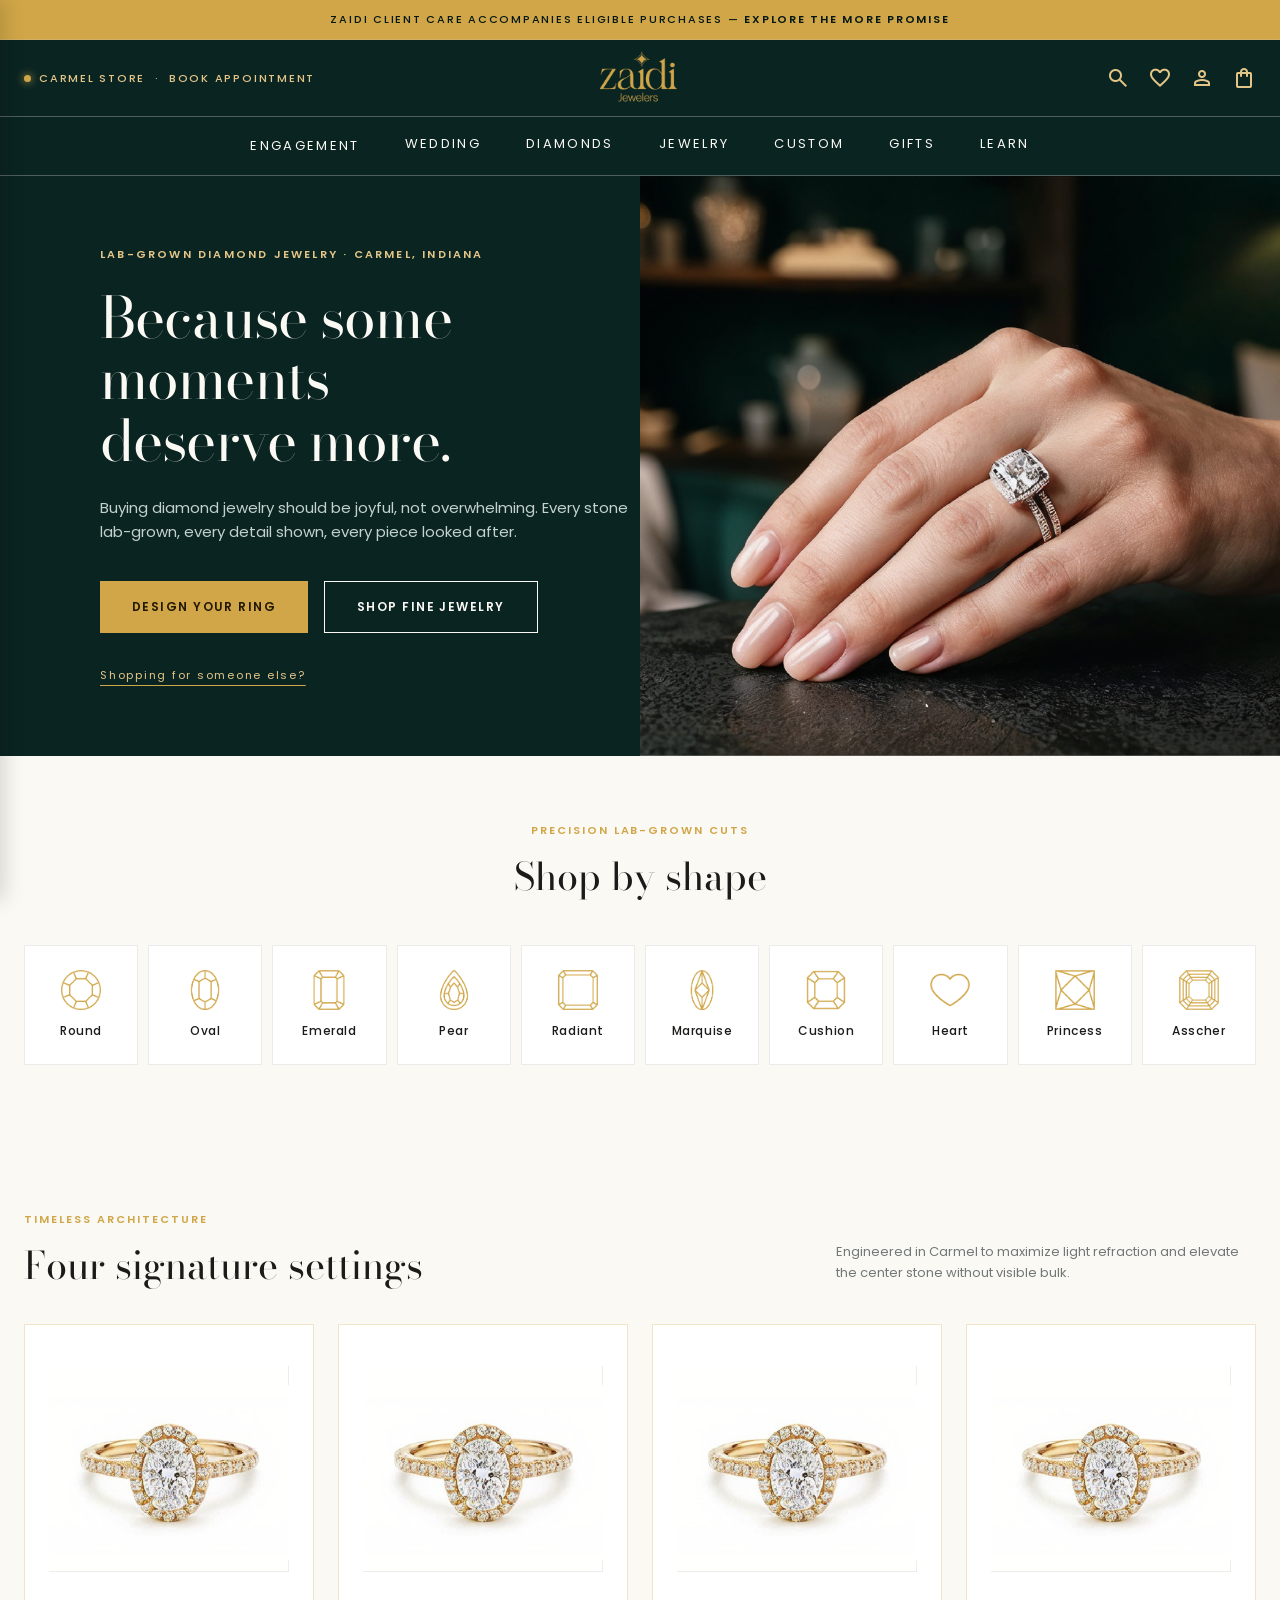
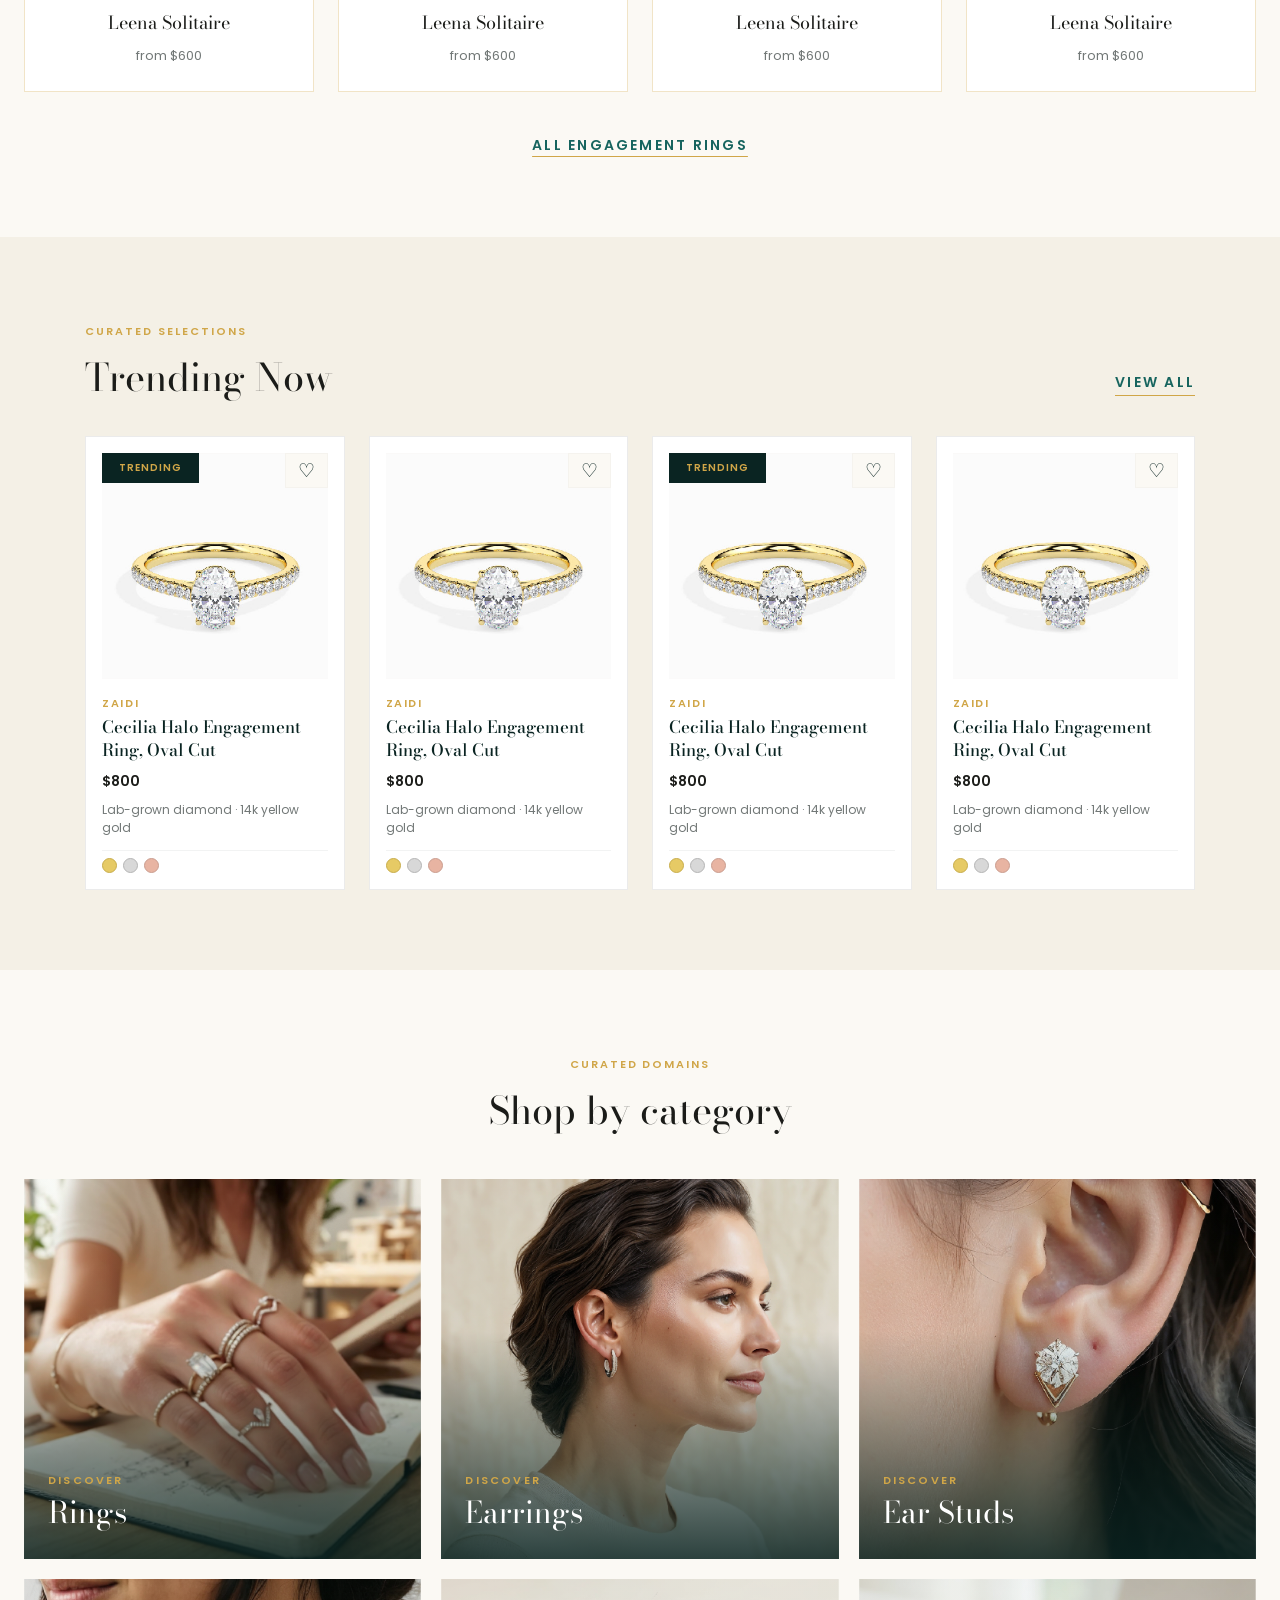
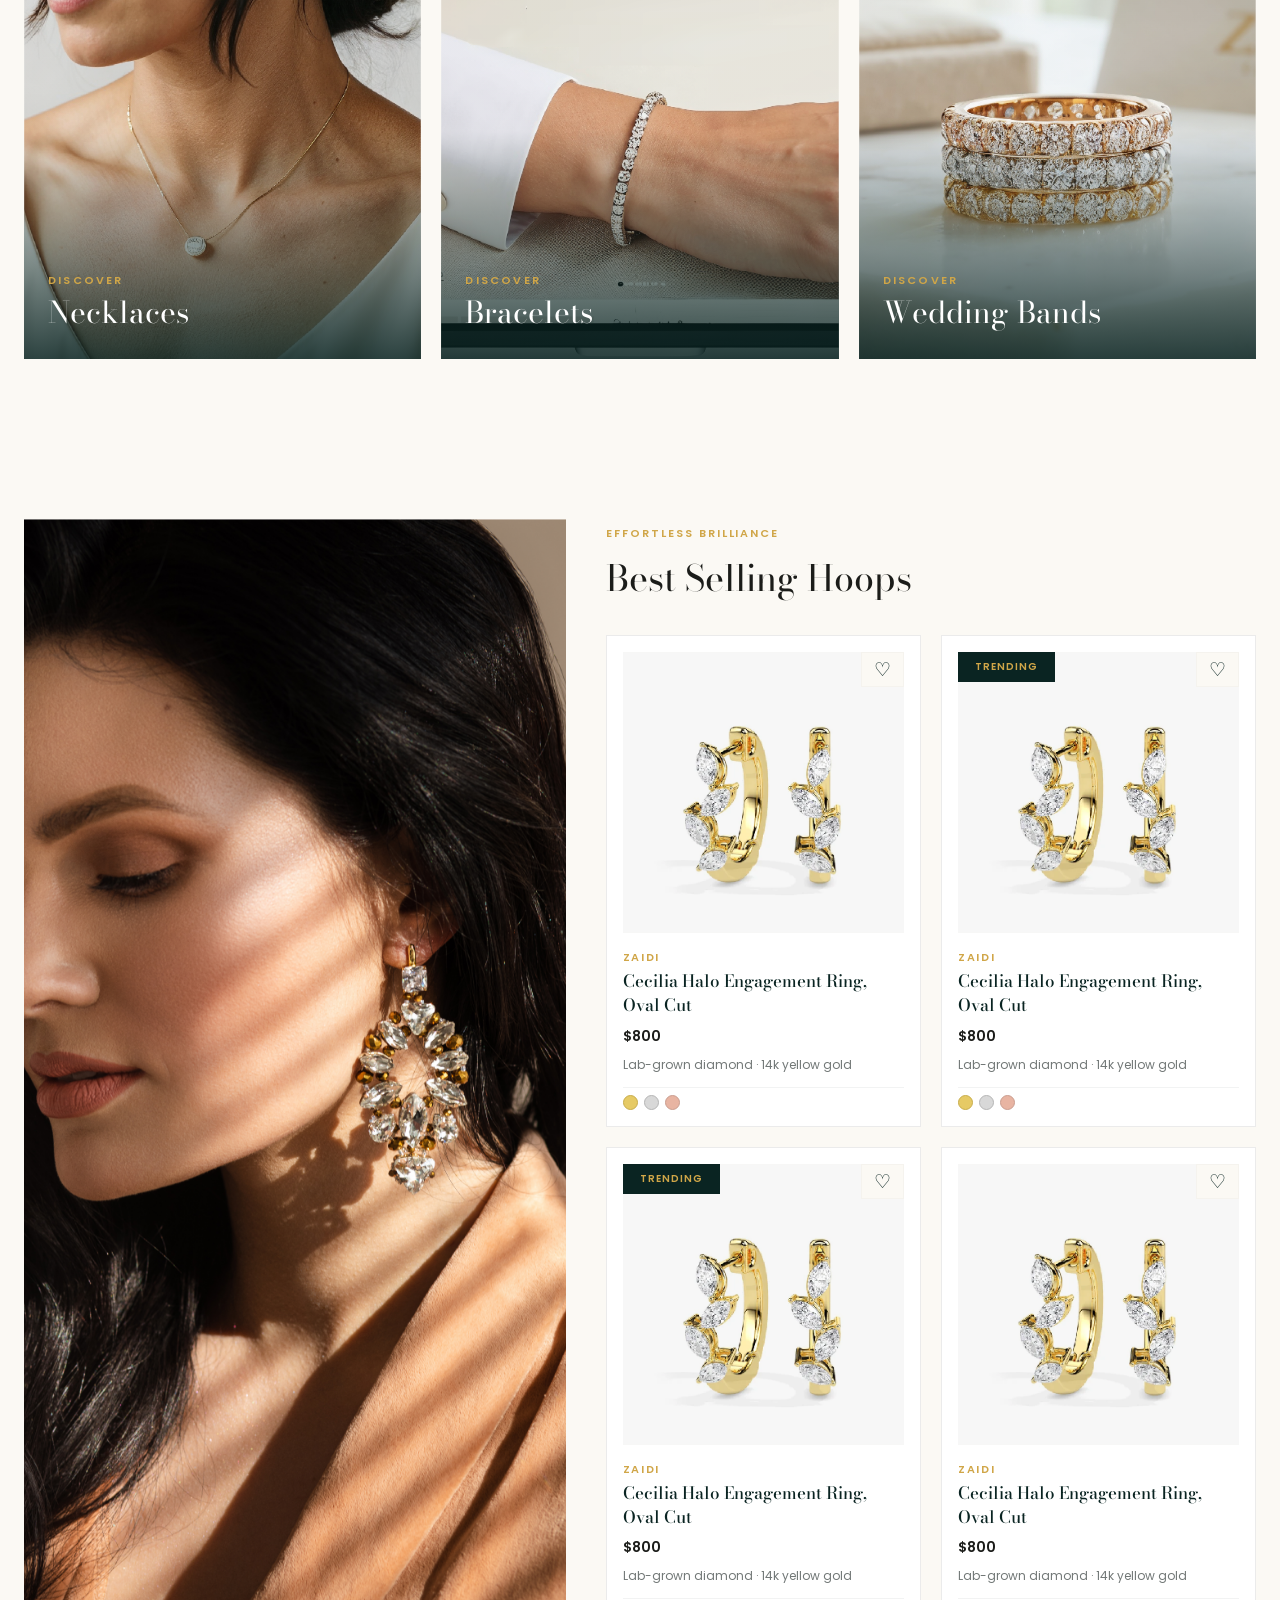
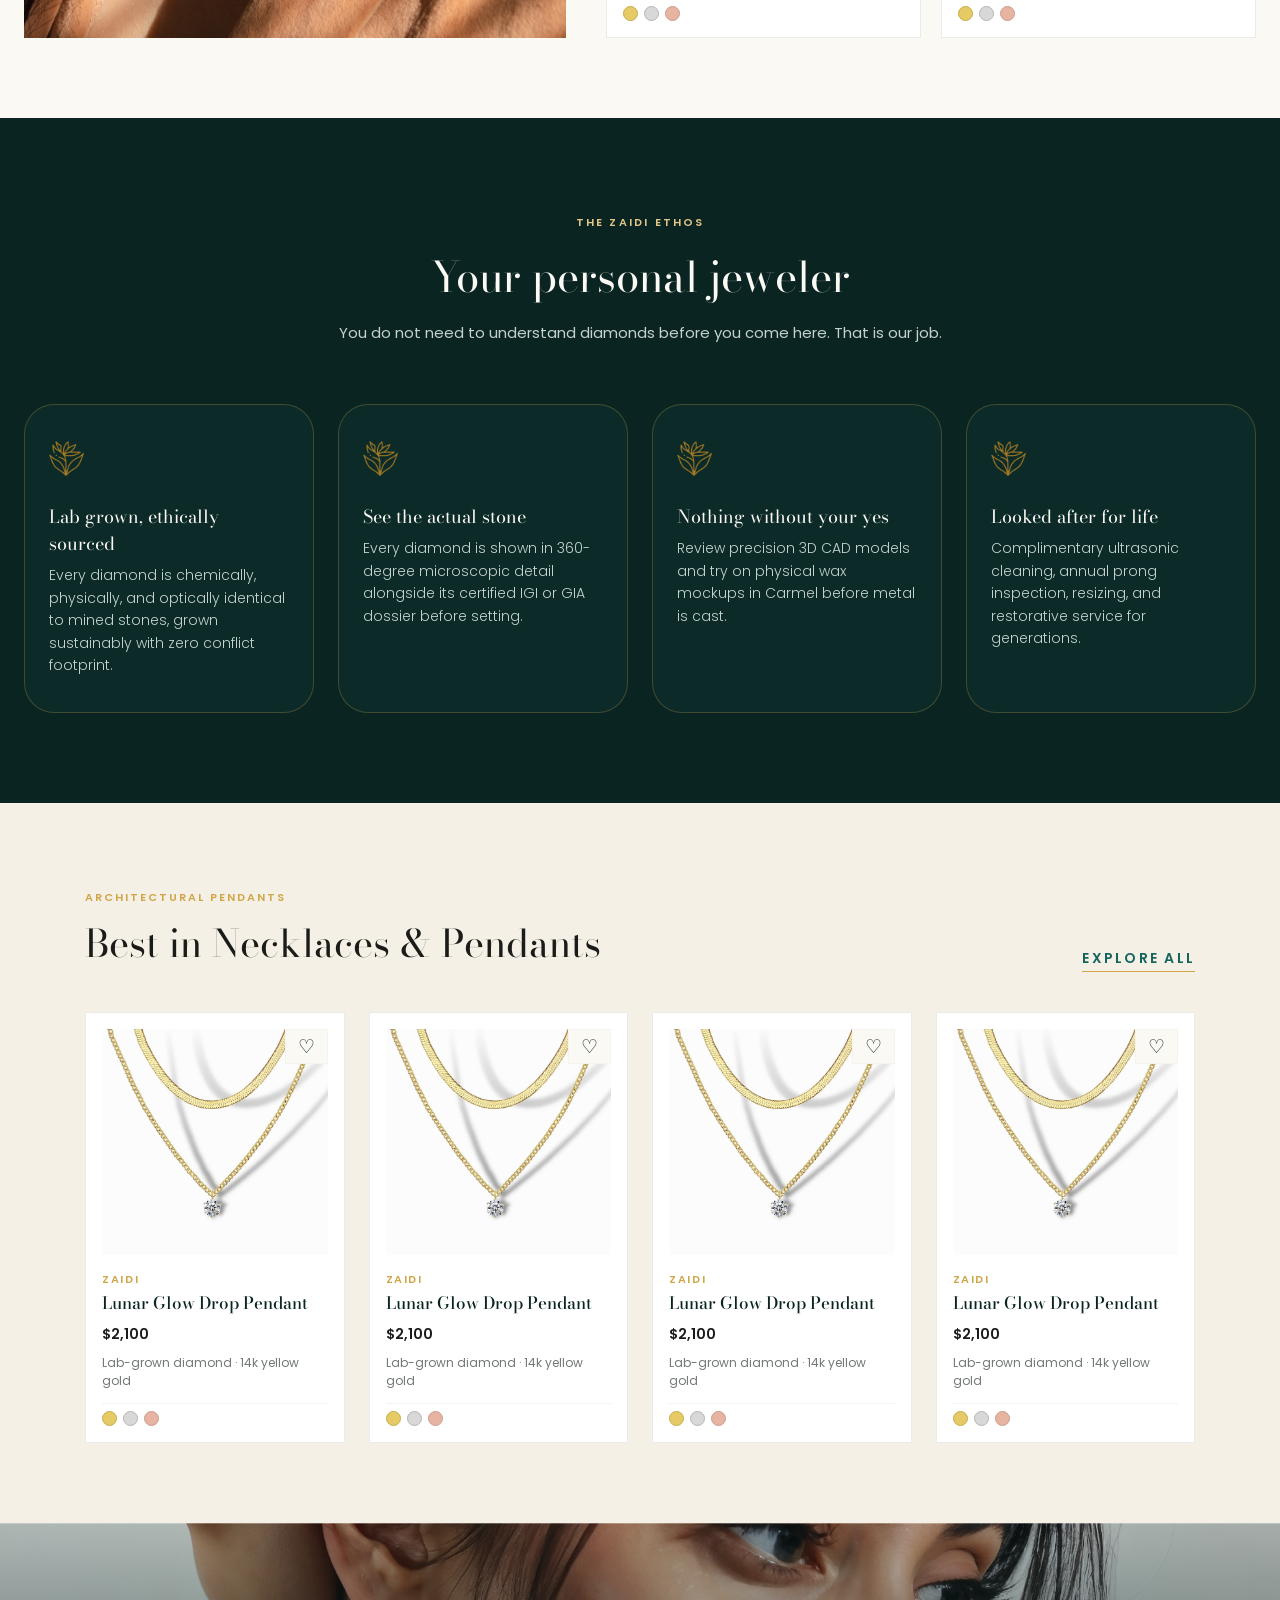
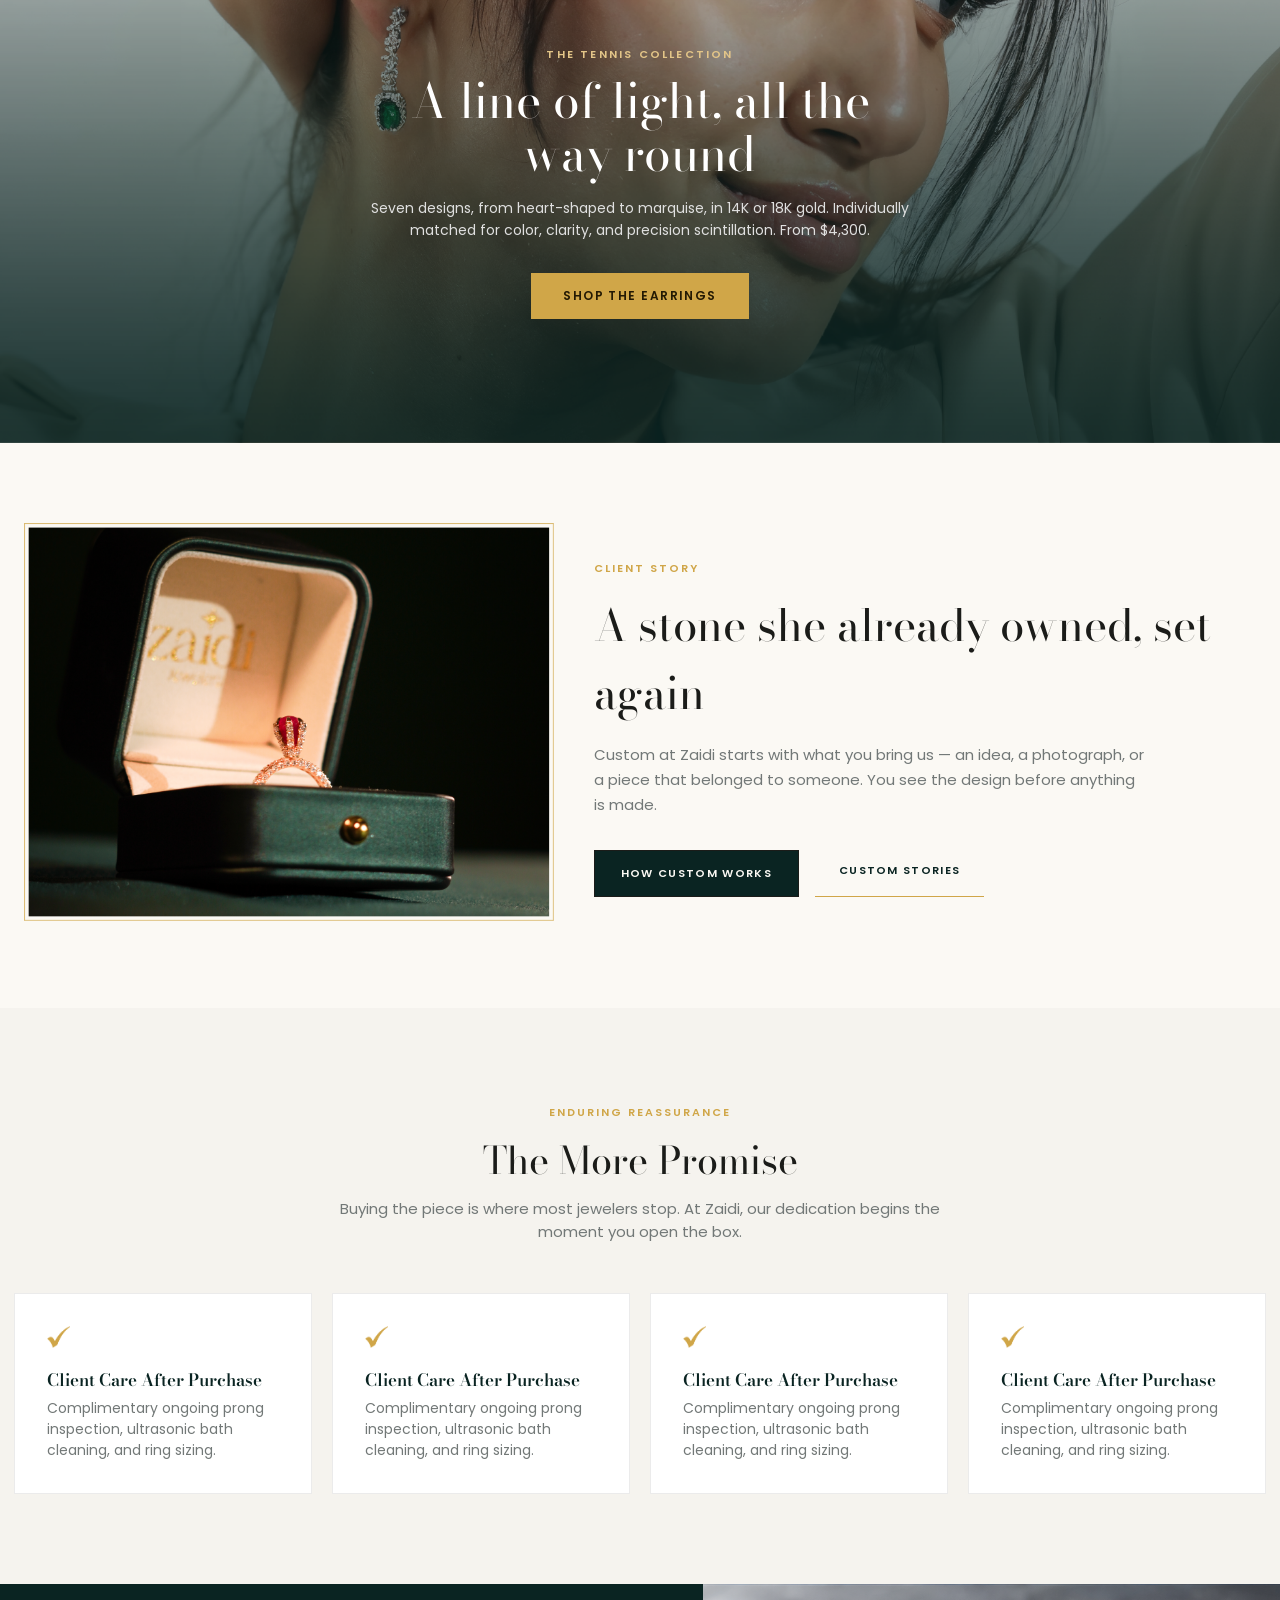
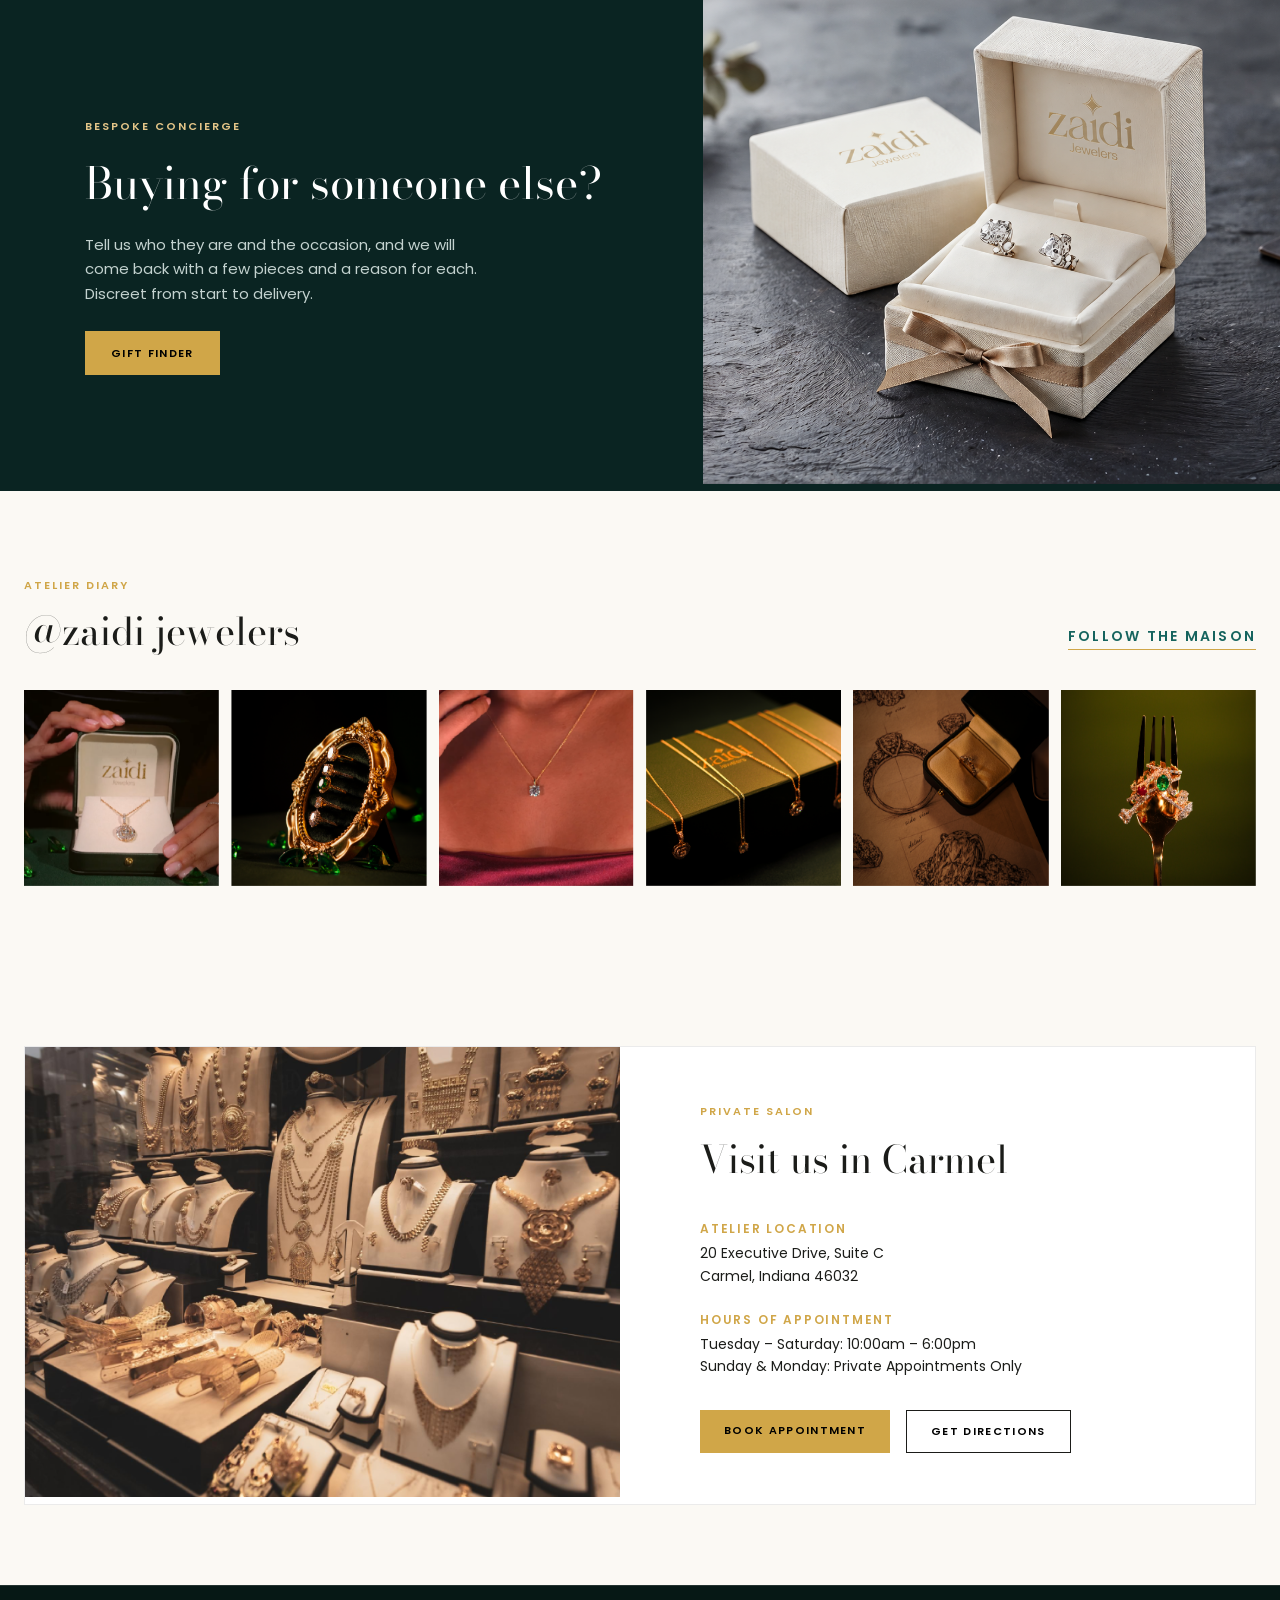
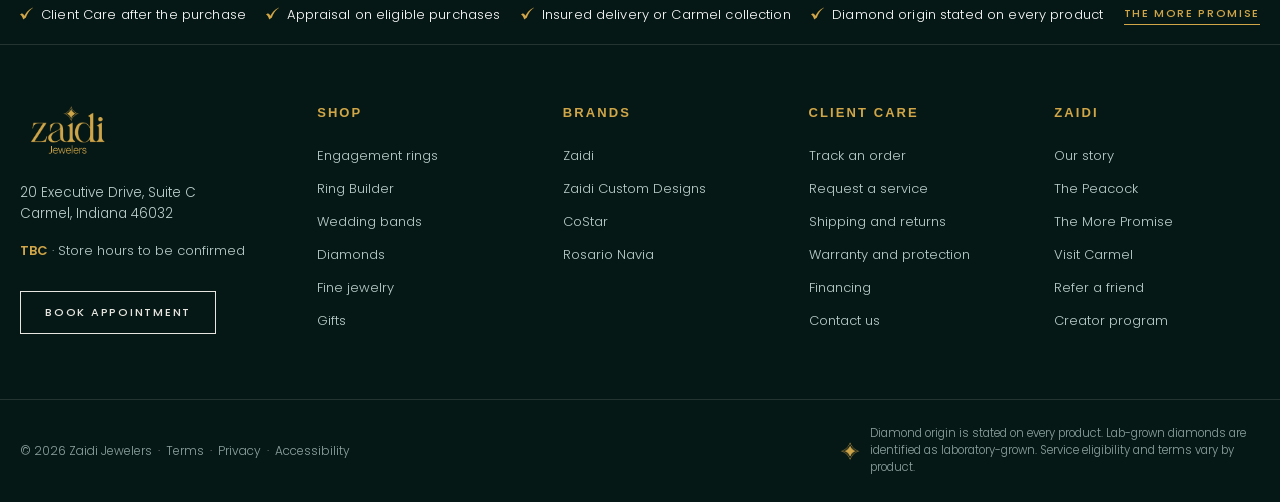
==== commit d85b5eb1: "Update index.html" ====
--- a/index.html
+++ b/index.html
@@ -13,6 +13,7 @@
 
   <!-- Component Stylesheets -->
   <link rel="stylesheet" href="Header/Header.css" />
+  <link rel="stylesheet" href="Header/Search Bar.css" />
   <link rel="stylesheet" href="Home Page.css" />
   <link rel="stylesheet" href="Footer/Footer.css" />
 </head>
@@ -64,9 +65,10 @@
 
       // 2. Load JS files with CORRECT relative paths
       await loadScript('Header/header.js');
+      await loadScript('Header/Search Bar.js');
       await loadScript('Home Page.js');
       await loadScript('Footer/Footer.js');
     });
   </script>
 </body>
-</html>+</html>
--- a/Header/Search Bar.css
+++ b/Header/Search Bar.css
@@ -0,0 +1,393 @@
+/* ==========================================
+   SEARCH OVERLAY STYLES
+   ========================================== */
+:root {
+    --sb-bg: #FBF9F4;
+    --sb-bg-dark: #0A2422;
+    --sb-gold: #D0A648;
+    --sb-gold-hover: #B08A32;
+    --sb-text: #1B1C19;
+    --sb-text-muted: #727877;
+    --sb-border: #E0DFDB;
+    --sb-white: #ffffff;
+    --sb-font-serif: 'Bodoni Moda', serif;
+    --sb-font-sans: 'Manrope', sans-serif;
+}
+
+.zj-search-overlay {
+    position: fixed;
+    top: 0;
+    left: 0;
+    width: 100%;
+    height: 100vh;
+    background-color: var(--sb-bg);
+    z-index: 9999;
+    overflow-y: auto;
+    
+    /* Fade Down Animation */
+    opacity: 0;
+    transform: translateY(-30px);
+    pointer-events: none;
+    transition: opacity 0.4s ease, transform 0.4s ease;
+}
+
+.zj-search-overlay.active {
+    opacity: 1;
+    transform: translateY(0);
+    pointer-events: auto;
+}
+
+.zj-search-container {
+    max-width: 1400px;
+    margin: 0 auto;
+    padding: 30px 40px;
+}
+
+/* Header Row */
+.zj-search-header {
+    display: flex;
+    justify-content: space-between;
+    align-items: center;
+    margin-bottom: 0px;
+}
+
+.zj-search-logo img {
+    height: 60px;
+    width: auto;
+}
+
+.zj-search-close {
+    background: none;
+    border: none;
+    cursor: pointer;
+    color: var(--sb-text);
+    padding: 8px;
+    display: flex;
+    align-items: center;
+    justify-content: center;
+    transition: color 0.2s;
+}
+
+.zj-search-close:hover {
+    color: var(--sb-gold);
+}
+
+.zj-search-close .material-symbols-outlined {
+    font-size: 32px;
+}
+
+/* Search Bar */
+.zj-search-bar-wrapper {
+    max-width: 900px;
+    margin: -65px auto 50px auto;
+}
+
+.zj-search-bar {
+    display: flex;
+    align-items: center;
+    background-color: var(--sb-white);
+    border: 1px solid var(--sb-border);
+    border-radius: 50px;
+    padding: 8px 8px 8px 20px;
+    box-shadow: 0 4px 20px rgba(0,0,0,0.04);
+    transition: box-shadow 0.3s;
+}
+
+.zj-search-bar:focus-within {
+    box-shadow: 0 4px 25px rgba(0,0,0,0.08);
+    border-color: var(--sb-gold);
+}
+
+.zj-search-category {
+    position: relative;
+    flex-shrink: 0;
+}
+
+.zj-search-category select {
+    appearance: none;
+    background: none;
+    border: none;
+    font-size: 14px;
+    font-family: var(--sb-font-sans);
+    color: var(--sb-text);
+    cursor: pointer;
+    padding-right: 25px;
+    outline: none;
+    background-image: url("data:image/svg+xml;charset=UTF-8,%3csvg xmlns='http://www.w3.org/2000/svg' viewBox='0 0 24 24' fill='none' stroke='%231B1C19' stroke-width='2' stroke-linecap='round' stroke-linejoin='round'%3e%3cpolyline points='6 9 12 15 18 9'%3e%3c/polyline%3e%3c/svg%3e");
+    background-repeat: no-repeat;
+    background-position: right 5px center;
+    background-size: 12px;
+}
+
+.zj-search-divider {
+    width: 1px;
+    height: 24px;
+    background-color: var(--sb-border);
+    margin: 0 15px;
+    flex-shrink: 0;
+}
+
+.zj-search-input {
+    flex: 1;
+    border: none;
+    outline: none;
+    font-size: 15px;
+    font-family: var(--sb-font-sans);
+    color: var(--sb-text);
+    background: transparent;
+    padding: 12px 0;
+}
+
+.zj-search-input::placeholder {
+    color: #b0b0b0;
+}
+
+.zj-search-submit {
+    background-color: transparent;
+    border: none;
+    cursor: pointer;
+    color: var(--sb-text);
+    padding: 10px 15px;
+    display: flex;
+    align-items: center;
+    justify-content: center;
+    transition: color 0.2s;
+}
+
+.zj-search-submit:hover {
+    color: var(--sb-gold);
+}
+
+/* Suggestions */
+.zj-search-suggestions {
+    max-width: 1300px;
+    margin: 0 auto;
+}
+
+.zj-search-suggestions h3 {
+    font-family: var(--sb-font-serif);
+    font-size: 22px;
+    font-weight: 400;
+    margin-bottom: 25px;
+    color: var(--sb-text);
+}
+
+.zj-suggestions-grid {
+    display: grid;
+    grid-template-columns: repeat(5, 1fr);
+    gap: 20px;
+}
+
+/* Product Card (same as collection) */
+.zj-suggestion-card {
+    background-color: var(--sb-white);
+    border: 1px solid var(--sb-border);
+    padding: 12px;
+    text-decoration: none;
+    color: inherit;
+    display: block;
+    transition: transform 0.3s, box-shadow 0.3s;
+}
+
+.zj-suggestion-card:hover {
+    transform: translateY(-3px);
+    box-shadow: 0 8px 20px rgba(0,0,0,0.06);
+}
+
+.zj-suggestion-img-box {
+    position: relative;
+    aspect-ratio: 1;
+    background-color: #F9F8F6;
+    overflow: hidden;
+    margin-bottom: 12px;
+}
+
+.zj-suggestion-badge {
+    position: absolute;
+    top: 10px;
+    left: 10px;
+    background-color: var(--sb-bg-dark);
+    color: var(--sb-gold);
+    font-size: 9px;
+    font-weight: 600;
+    letter-spacing: 1px;
+    padding: 4px 10px;
+    z-index: 2;
+}
+
+.zj-suggestion-img-box img {
+    width: 100%;
+    height: 100%;
+    object-fit: cover;
+}
+
+.zj-suggestion-brand {
+    font-size: 10px;
+    letter-spacing: 0.15em;
+    color: var(--sb-gold);
+    font-weight: 600;
+    display: block;
+    margin-bottom: 4px;
+}
+
+.zj-suggestion-title {
+    font-family: var(--sb-font-serif);
+    font-size: 14px;
+    font-weight: 500;
+    line-height: 1.3;
+    margin-bottom: 6px;
+    color: var(--sb-bg-dark);
+}
+
+.zj-suggestion-price {
+    font-size: 12px;
+    font-weight: 600;
+    margin-bottom: 4px;
+}
+
+.zj-suggestion-meta {
+    font-size: 10px;
+    color: var(--sb-text-muted);
+    padding-bottom: 8px;
+    border-bottom: 1px solid #72787717;
+    margin-bottom: 6px;
+}
+
+.zj-suggestion-swatches {
+    display: flex;
+    gap: 4px;
+}
+
+.zj-suggestion-swatch {
+    width: 12px;
+    height: 12px;
+    border-radius: 50%;
+    border: 1px solid var(--sb-border);
+}
+
+/* No Results */
+.zj-no-suggestions {
+    text-align: center;
+    padding: 60px 20px;
+}
+
+.zj-no-suggestions .material-symbols-outlined {
+    font-size: 48px;
+    color: var(--sb-text-muted);
+    margin-bottom: 15px;
+}
+
+.zj-no-suggestions h4 {
+    font-family: var(--sb-font-serif);
+    font-size: 22px;
+    margin-bottom: 8px;
+}
+
+.zj-no-suggestions p {
+    font-size: 14px;
+    color: var(--sb-text-muted);
+}
+
+/* View All Button */
+.zj-view-all-wrap {
+    text-align: right;
+    margin-top: 20px;
+    padding-top: 20px;
+    border-top: 1px solid var(--sb-border);
+}
+
+.zj-view-all-btn {
+    display: inline-flex;
+    align-items: center;
+    gap: 8px;
+    font-size: 13px;
+    font-weight: 600;
+    letter-spacing: 1px;
+    text-transform: uppercase;
+    color: var(--sb-bg-dark);
+    border-bottom: 1.5px solid var(--sb-gold);
+    padding-bottom: 4px;
+    transition: color 0.3s;
+}
+
+.zj-view-all-btn:hover {
+    color: var(--sb-gold);
+}
+
+/* ==========================================
+   MOBILE RESPONSIVE
+   ========================================== */
+@media (max-width: 992px) {
+    .zj-suggestions-grid {
+        grid-template-columns: repeat(3, 1fr);
+        gap: 15px;
+    }
+}
+
+@media (max-width: 768px) {
+    .zj-search-container {
+        padding: 20px 15px;
+    }
+
+    .zj-search-header {
+        margin-bottom: 25px;
+    }
+
+    .zj-search-logo img {
+        height: 40px;
+    }
+
+    .zj-search-bar {
+        flex-direction: column;
+        border-radius: 15px;
+        padding: 15px;
+        align-items: stretch;
+        gap: 12px;
+    }
+
+    .zj-search-category select {
+        width: 100%;
+        padding: 10px 30px 10px 12px;
+        border: 1px solid var(--sb-border);
+        border-radius: 8px;
+        background-color: var(--sb-bg);
+    }
+
+    .zj-search-divider {
+        display: none;
+    }
+
+    .zj-search-input {
+        padding: 12px 15px;
+        border: 1px solid var(--sb-border);
+        border-radius: 8px;
+        background-color: var(--sb-bg);
+    }
+
+    .zj-search-submit {
+        background-color: var(--sb-gold);
+        color: var(--sb-bg-dark);
+        border-radius: 8px;
+        padding: 14px;
+        width: 100%;
+    }
+
+    .zj-search-suggestions h3 {
+        font-size: 18px;
+        margin-bottom: 15px;
+    }
+
+    /* Mobile par 2 columns 2 rows */
+    .zj-suggestions-grid {
+        grid-template-columns: repeat(2, 1fr);
+        gap: 12px;
+    }
+
+    .zj-suggestion-card:nth-child(n+5) {
+        display: none;
+    }
+
+    .zj-view-all-wrap {
+        text-align: center;
+    }
+}
--- a/Home Page.css
+++ b/Home Page.css
@@ -30,7 +30,7 @@
 
 body {
   font-family: var(--zd-jw-font-sans-15);
-  background-color: var(--zd-jw-bg-cream-3);
+  background-color: #FBF9F4;
   color: var(--zd-jw-text-dark-8);
   overflow-x: hidden;
 }
@@ -917,4 +917,4 @@
     text-align: center;
 }
 
-}+}
--- a/Footer/Footer.css
+++ b/Footer/Footer.css
@@ -20,7 +20,7 @@
 
 body {
   font-family: 'Poppins', sans-serif;
-  background-color: #0A2422;
+  background-color: #FBF9F4;
 }
 
 /* Base Footer Shell */
@@ -328,4 +328,4 @@
     flex-direction: column;
     gap: 20px;
   }
-}+}
